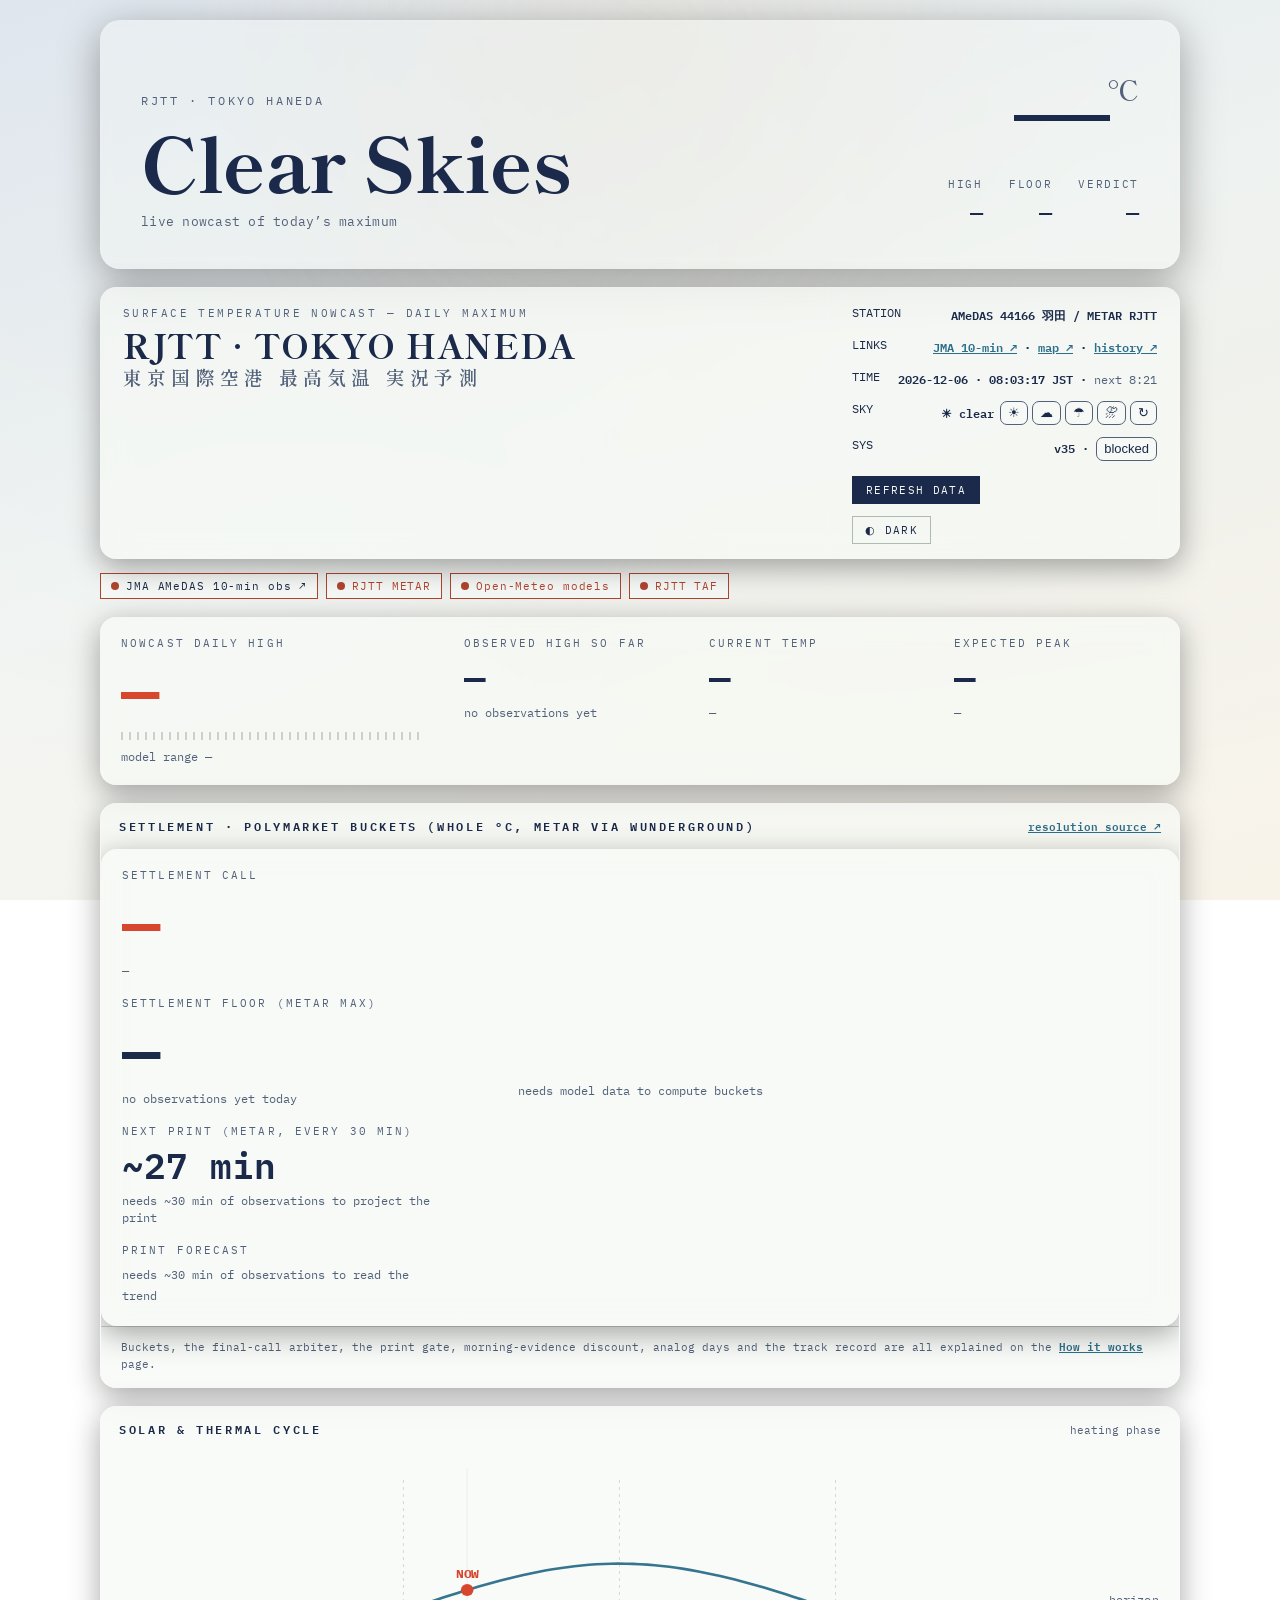
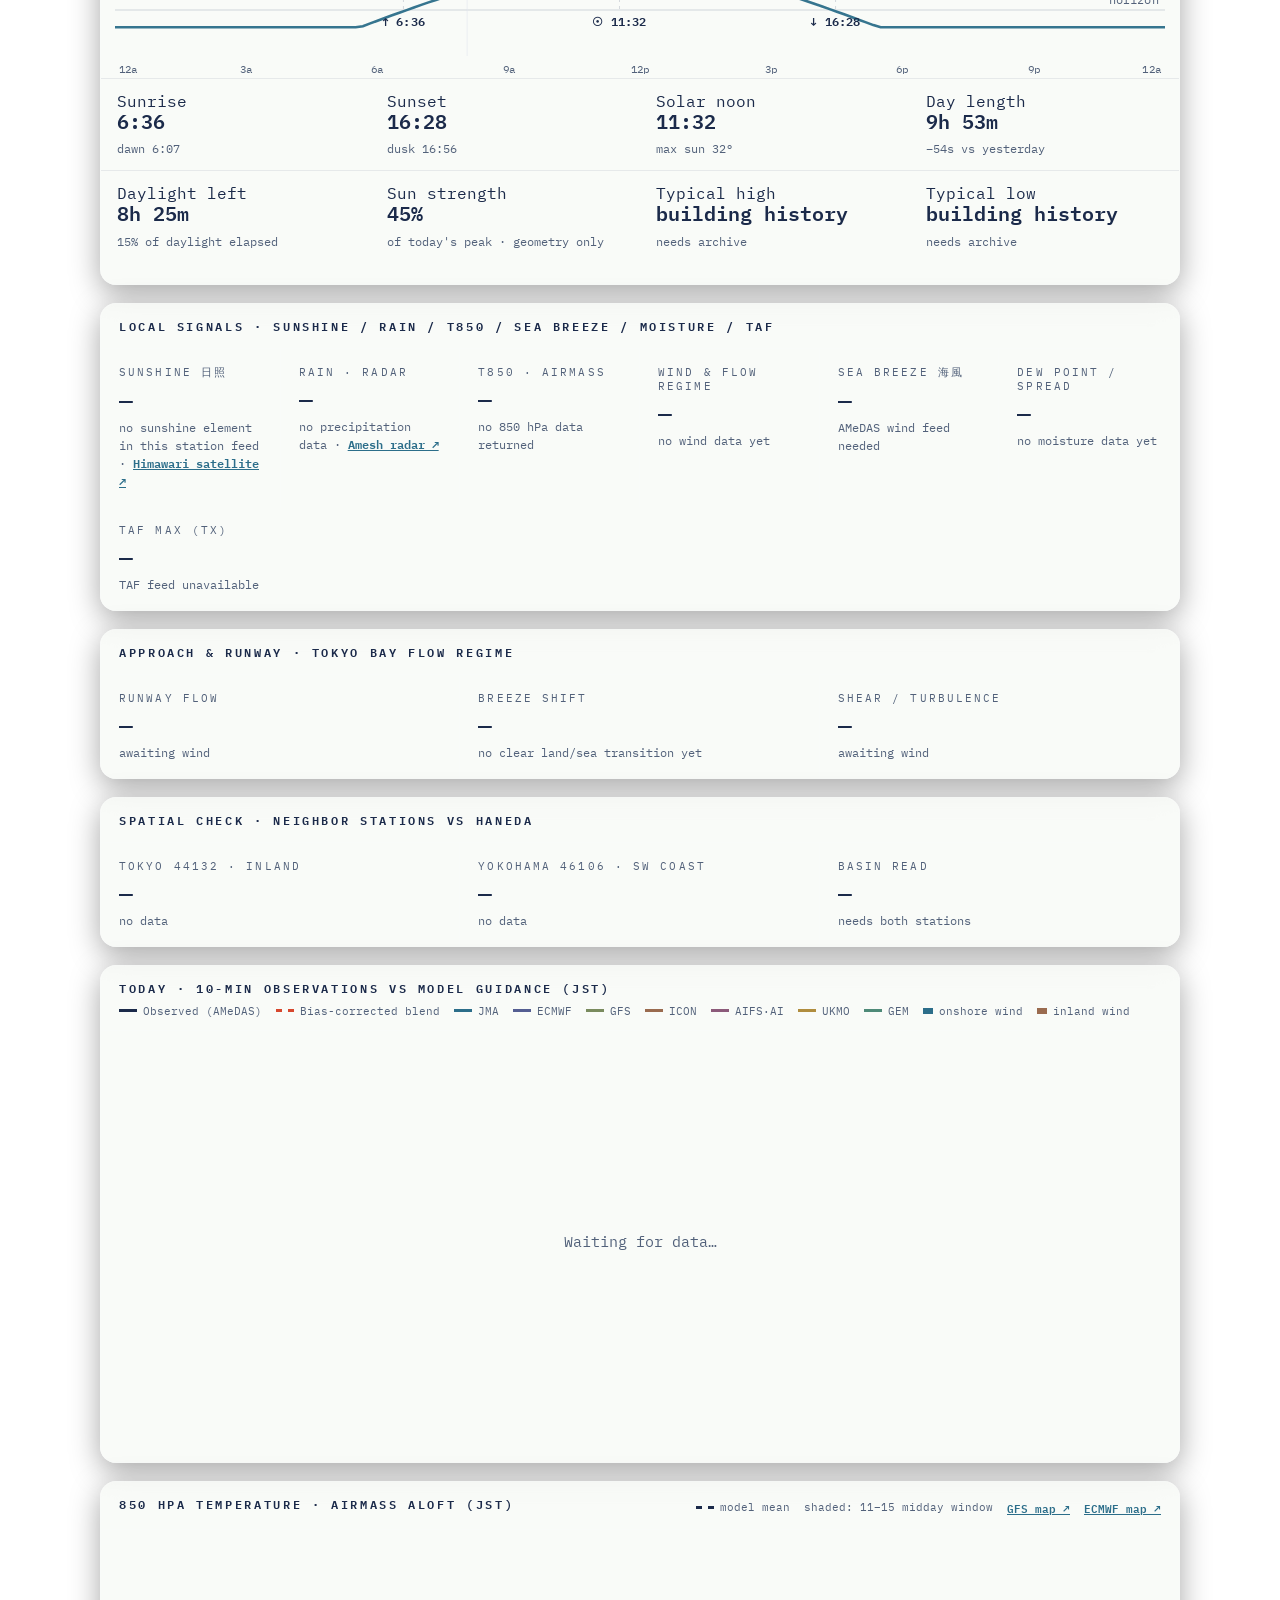
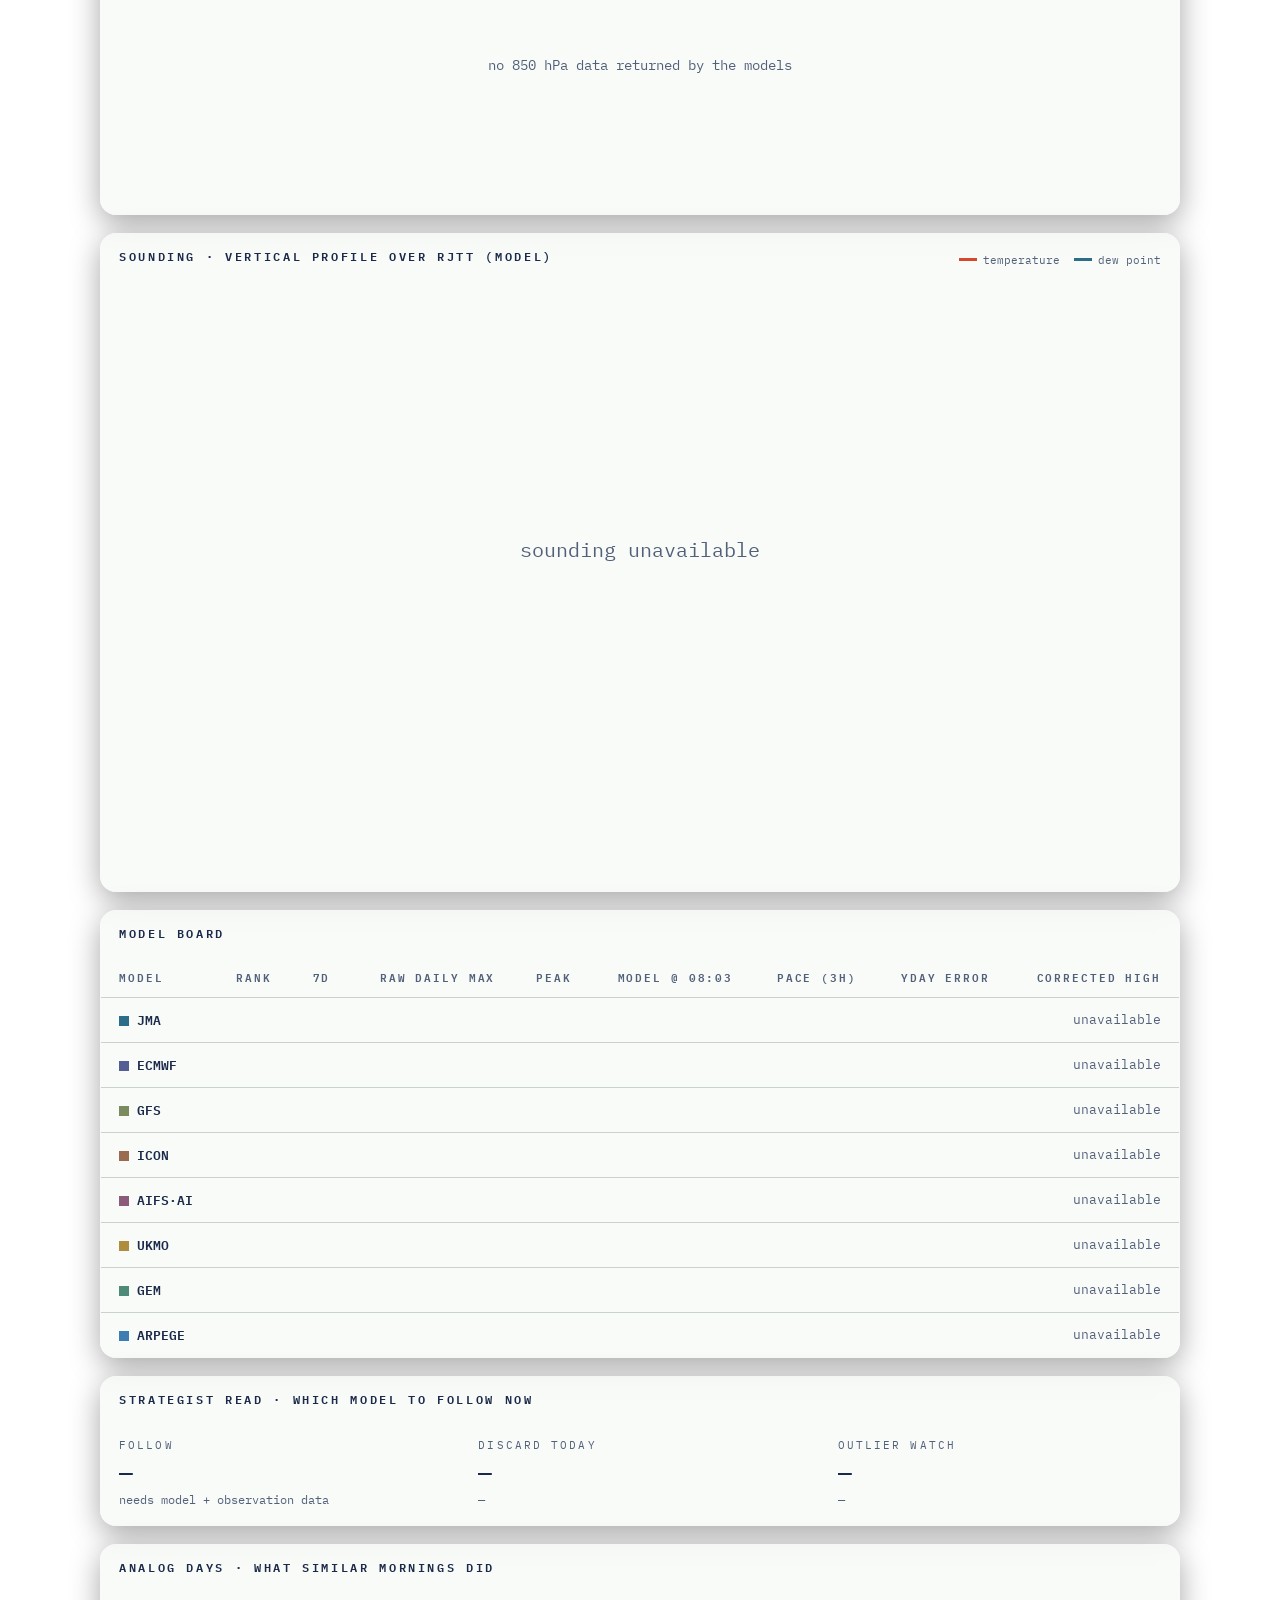
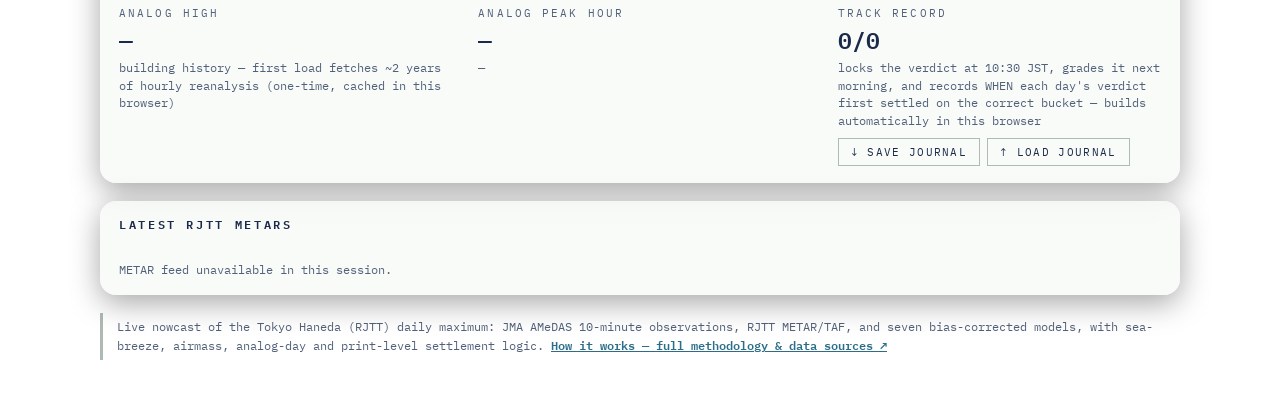
==== index.html @ 14e84e59 "Add files via upload" ====
<!DOCTYPE html>
<html lang="en">
<head>
<meta charset="UTF-8">
<meta name="viewport" content="width=device-width, initial-scale=1.0">
<title>RJTT Daily High Nowcaster — Tokyo Haneda</title>
<meta name="description" content="Live daily-maximum-temperature nowcaster for Tokyo Haneda (RJTT / AMeDAS 44166): JMA 10-minute observations, RJTT METAR/TAF, and bias-corrected multi-model guidance with sea-breeze, heat-island, sunshine and dew-point signals.">
<meta name="theme-color" content="#EFF2EE">
<link rel="icon" href="favicon.svg" type="image/svg+xml">
<link rel="manifest" href="manifest.webmanifest">
<!-- Open Graph -->
<meta property="og:type" content="website">
<meta property="og:title" content="RJTT Daily High Nowcaster — Tokyo Haneda">
<meta property="og:description" content="Live daily-high temperature nowcaster for Tokyo Haneda with model bias-correction and local sea-breeze / heat-island signals.">
<link rel="preconnect" href="https://fonts.googleapis.com">
<link rel="preconnect" href="https://fonts.gstatic.com" crossorigin>
<link href="https://fonts.googleapis.com/css2?family=IBM+Plex+Mono:wght@400;500;600&family=Shippori+Mincho:wght@600;800&display=swap" rel="stylesheet">
<link rel="stylesheet" href="styles.css">
<script>
(function(){
  try{
    var saved = localStorage.getItem("rjtt_theme");
    var dark = saved ? saved==="dark" : (window.matchMedia && window.matchMedia("(prefers-color-scheme: dark)").matches);
    if(dark) document.documentElement.setAttribute("data-theme","dark");
  }catch(e){}
})();
</script>
</head>
<body>
<div id="sky"></div>
<canvas id="wx"></canvas>
<div class="sheet">

  <section class="hero" id="hero">
    <div class="hero-left">
      <div class="hero-kicker" id="hero-kicker">RJTT · TOKYO HANEDA</div>
      <div class="hero-headline" id="hero-headline">—</div>
      <div class="hero-sub" id="hero-sub">live nowcast of today’s maximum</div>
    </div>
    <div class="hero-right">
      <div class="hero-now"><span class="hn-val" id="hero-temp">—</span><span class="hn-unit">°C</span></div>
      <div class="hero-stats">
        <div><span class="hs-k">HIGH</span><span class="hs-v" id="hero-high">—</span></div>
        <div><span class="hs-k">FLOOR</span><span class="hs-v" id="hero-floor">—</span></div>
        <div><span class="hs-k">VERDICT</span><span class="hs-v" id="hero-verdict">—</span></div>
      </div>
    </div>
  </section>


  <header class="masthead">
    <div class="id">
      <div class="kicker">Surface temperature nowcast — daily maximum</div>
      <h1>RJTT · TOKYO HANEDA <span class="jp">東京国際空港 最高気温 実況予測</span></h1>
    </div>
    <div class="meta">
      <div class="row"><span>STATION</span><b>AMeDAS 44166 羽田 / METAR RJTT</b></div>
      <div class="row"><span>LINKS</span><b><a href="https://www.jma.go.jp/bosai/amedas/#amdno=44166&area_type=offices&area_code=130000&format=table10min&elems=7f000" target="_blank" rel="noopener" style="color:var(--jma);font-weight:600;text-decoration:underline">JMA 10-min ↗</a> · <a href="map.html" style="color:var(--jma);font-weight:600;text-decoration:underline">map ↗</a> · <a href="history.html" style="color:var(--jma);font-weight:600;text-decoration:underline">history ↗</a></b></div>
      <div class="row"><span>TIME</span><b><span id="m-date">—</span> · <span id="m-updated">—</span> · <span id="auto-next" style="color:var(--ink-soft);font-weight:400">—</span></b></div>
      <div class="row"><span>SKY</span><b style="display:inline-flex;gap:6px;align-items:center;flex-wrap:wrap;justify-content:flex-end"><span id="wx-badge">—</span><span style="display:inline-flex;gap:4px"><button class="skydemo" data-sky="clear" title="force clear">☀</button><button class="skydemo" data-sky="cloud" title="force cloudy">☁</button><button class="skydemo" data-sky="rain" title="force rain">☂</button><button class="skydemo" data-sky="storm" title="force storm">⛈</button><button class="skydemo" data-sky="live" title="back to live">↻</button></span></b></div>
      <div class="row"><span>SYS</span><b><span id="build-tag">—</span> · <button id="btn-alerts" class="skydemo" title="browser notification when the jump watch fires">alerts</button></b></div>
      <button class="refresh" id="btn-refresh">Refresh data</button>
      <button class="theme" id="btn-theme" aria-label="Toggle dark mode">◐ Theme</button>
    </div>
  </header>

  <div class="sources" id="sources">
    <a class="chip" id="chip-amedas" href="https://www.jma.go.jp/bosai/amedas/#amdno=44166&area_type=offices&area_code=130000&format=table10min&elems=7f000" target="_blank" rel="noopener" style="text-decoration:none;color:inherit"><span class="dot"></span>JMA AMeDAS 10-min obs ↗</a>
    <span class="chip" id="chip-metar"><span class="dot"></span>RJTT METAR</span>
    <span class="chip" id="chip-models"><span class="dot"></span>Open-Meteo models</span>
    <span class="chip" id="chip-taf"><span class="dot"></span>RJTT TAF</span>
  </div>

  <section class="readouts" aria-label="Key readouts">
    <div>
      <div class="label">Nowcast daily high</div>
      <div class="big accent" id="r-nowcast">—</div>
      <div class="range-bar" id="r-rangebar" aria-hidden="true"></div>
      <div class="sub" id="r-range">model range —</div>
    </div>
    <div>
      <div class="label">Observed high so far</div>
      <div class="mid" id="r-obsmax">—</div>
      <div class="sub" id="r-obsmax-time">—</div>
    </div>
    <div>
      <div class="label">Current temp</div>
      <div class="mid" id="r-current">—</div>
      <div class="sub" id="r-current-time">—</div>
    </div>
    <div>
      <div class="label">Expected peak</div>
      <div class="mid" id="r-peak">—</div>
      <div class="sub" id="r-peak-note">—</div>
    </div>
  </section>

  <section class="panel">
    <div class="panel-head">
      <h2>Settlement · Polymarket buckets (whole °C, METAR via Wunderground)</h2>
      <div class="legend"><a id="wu-link" href="https://www.wunderground.com/history/daily/jp/tokyo/RJTT" target="_blank" rel="noopener" style="color:var(--jma);font-weight:600">resolution source ↗</a></div>
    </div>
    <div class="settle">
      <div class="settle-side">
        <div class="label" id="st-verdict-label">Settlement call</div>
        <div class="big accent" id="fc-val">—</div>
        <div class="sub" id="fc-note">—</div>
        <div id="fc-tags"></div>
        <details id="fc-why" style="display:none"><summary>why — full reasoning</summary><div id="fc-why-body" class="sub"></div></details>
        <!-- hidden: merged into the single call above; JS still writes these -->
        <div id="st-verdict" style="display:none">—</div>
        <div id="st-verdict-note" style="display:none">—</div>
        <div class="label" style="margin-top:16px">Settlement floor (METAR max)</div>
        <div class="big" id="st-floor">—</div>
        <div class="sub" id="st-floor-note">—</div>
        <div class="label" style="margin-top:16px">Next print (METAR, every 30 min)</div>
        <div class="mid" id="st-next">—</div>
        <div class="sub" id="st-next-note">RJTT reports ~:00 / :30 JST</div>
        <div class="label" style="margin-top:16px">Print forecast</div>
        <div class="sub" id="st-prints" style="margin-top:4px;line-height:1.8">—</div>
      </div>
      <div class="settle-buckets" id="st-buckets"><div class="sub">computing…</div></div>
    </div>
    <p class="sub settle-foot">Buckets, the final-call arbiter, the print gate, morning-evidence discount, analog days and the track record are all explained on the <a href="about.html" style="color:var(--jma);font-weight:600">How it works</a> page.</p>
  </section>

  <section class="panel">
    <div class="panel-head"><h2>Solar &amp; thermal cycle</h2><div class="legend" id="sol-status">—</div></div>
    <div style="padding:8px 14px 0; position:relative"><svg id="sol-arc" viewBox="0 0 1000 214" width="100%" height="214" preserveAspectRatio="none"></svg><div class="sol-tip" id="sol-tip" style="display:none"></div></div>
    <div class="solgrid" id="sol-stats"></div>
    <div class="sol-note" id="sol-recent"></div>
  </section>

  <section class="panel">
    <div class="panel-head"><h2>Local signals · sunshine / rain / T850 / sea breeze / moisture / TAF</h2></div>
    <div class="signals">
      <div>
        <div class="label">Sunshine 日照</div>
        <div class="mid" id="s-sun">—</div>
        <div class="sub" id="s-sun-note">—</div>
      </div>
      <div>
        <div class="label">Rain · radar</div>
        <div class="mid" id="s-rain">—</div>
        <div class="sub" id="s-rain-note">—</div>
      </div>
      <div>
        <div class="label">T850 · airmass</div>
        <div class="mid" id="s-t850">—</div>
        <div class="sub" id="s-t850-note">—</div>
      </div>
      <div>
        <div class="label">Wind &amp; flow regime</div>
        <div class="mid" id="s-wind">—</div>
        <div class="sub" id="s-wind-note">no wind data yet</div>
      </div>
      <div>
        <div class="label">Sea breeze 海風</div>
        <div class="mid" id="s-sea">—</div>
        <div class="sub" id="s-sea-note">—</div>
      </div>
      <div>
        <div class="label">Dew point / spread</div>
        <div class="mid" id="s-dew">—</div>
        <div class="sub" id="s-dew-note">—</div>
      </div>
      <div>
        <div class="label">TAF max (TX)</div>
        <div class="mid" id="s-taf">—</div>
        <div class="sub" id="s-taf-note">—</div>
      </div>
    </div>
  </section>

  <section class="panel">
    <div class="panel-head"><h2>Approach &amp; runway · Tokyo Bay flow regime</h2></div>
    <div class="signals ops">
      <div>
        <div class="label">Runway flow</div>
        <div class="mid" id="o-flow">—</div>
        <div class="sub" id="o-flow-note">—</div>
      </div>
      <div>
        <div class="label">Breeze shift</div>
        <div class="mid" id="o-shift">—</div>
        <div class="sub" id="o-shift-note">—</div>
      </div>
      <div>
        <div class="label">Shear / turbulence</div>
        <div class="mid" id="o-turb">—</div>
        <div class="sub" id="o-turb-note">—</div>
      </div>
    </div>
  </section>

  <section class="panel">
    <div class="panel-head"><h2>Spatial check · neighbor stations vs Haneda</h2></div>
    <div class="signals ops">
      <div>
        <div class="label">Tokyo 44132 · inland</div>
        <div class="mid" id="n-1">—</div>
        <div class="sub" id="n-1-note">—</div>
      </div>
      <div>
        <div class="label">Yokohama 46106 · SW coast</div>
        <div class="mid" id="n-2">—</div>
        <div class="sub" id="n-2-note">—</div>
      </div>
      <div>
        <div class="label">Basin read</div>
        <div class="mid" id="n-read">—</div>
        <div class="sub" id="n-read-note">—</div>
      </div>
    </div>
  </section>

  <section class="panel">
    <div class="panel-head">
      <h2>Today · 10-min observations vs model guidance (JST)</h2>
      <div class="legend">
        <span><span class="swatch" style="border-color:var(--ink)"></span>Observed (AMeDAS)</span>
        <span><span class="swatch dash" style="border-color:var(--accent)"></span>Bias-corrected blend</span>
        <span><span class="swatch" style="border-color:var(--jma)"></span>JMA</span>
        <span><span class="swatch" style="border-color:var(--ecmwf)"></span>ECMWF</span>
        <span><span class="swatch" style="border-color:var(--gfs)"></span>GFS</span>
        <span><span class="swatch" style="border-color:var(--icon)"></span>ICON</span>
        <span><span class="swatch" style="border-color:var(--aifs)"></span>AIFS·AI</span>
        <span><span class="swatch" style="border-color:var(--ukmo)"></span>UKMO</span>
        <span><span class="swatch" style="border-color:var(--gem)"></span>GEM</span>
        <span><span class="pen" style="background:#2C6E8A;display:inline-block;width:10px;height:6px"></span>onshore wind</span>
        <span><span class="pen" style="background:#9A6B4F;display:inline-block;width:10px;height:6px"></span>inland wind</span>
      </div>
    </div>
    <svg id="chart" viewBox="0 0 1000 400" role="img" aria-label="Hourly temperature chart"></svg>
  </section>

  <section class="panel">
    <div class="panel-head">
      <h2>850 hPa temperature · airmass aloft (JST)</h2>
      <div class="legend">
        <span><span class="swatch dash" style="border-color:var(--ink)"></span>model mean</span>
        <span>shaded: 11–15 midday window</span>
        <a href="https://www.tropicaltidbits.com/analysis/models/?model=gfs&region=ea&pkg=T850a" target="_blank" rel="noopener" style="color:var(--jma);font-weight:600">GFS map ↗</a>
        <a href="https://www.tropicaltidbits.com/analysis/models/?model=ecmwf&region=ea&pkg=T850a" target="_blank" rel="noopener" style="color:var(--jma);font-weight:600">ECMWF map ↗</a>
      </div>
    </div>
    <svg id="t850chart" viewBox="0 0 1000 260" role="img" aria-label="850 hPa temperature chart"></svg>
  </section>

  <section class="panel">
    <div class="panel-head">
      <h2>Sounding · vertical profile over RJTT (model)</h2>
      <div class="legend">
        <span><span class="swatch" style="border-color:var(--accent)"></span>temperature</span>
        <span><span class="swatch" style="border-color:var(--jma)"></span>dew point</span>
      </div>
    </div>
    <svg id="sndchart" viewBox="0 0 700 380" role="img" aria-label="Atmospheric sounding"></svg>
    <p class="sub" id="snd-note" style="padding:0 18px 14px;line-height:1.7">—</p>
  </section>

  <section class="panel">
    <div class="panel-head"><h2>Model board</h2><div class="legend" id="tomorrow-line"></div></div>
    <table aria-label="Per-model projections">
      <thead><tr>
        <th>Model</th><th style="text-align:left">Rank</th><th style="text-align:left">7d</th><th>Raw daily max</th><th>Peak</th><th id="th-modelnow">Model @ —</th><th>Pace (3h)</th><th>Yday error</th><th>Corrected high</th>
      </tr></thead>
      <tbody id="model-rows"><tr><td colspan="9" style="text-align:left;color:var(--ink-soft)">Loading…</td></tr></tbody>
    </table>
  </section>

  <section class="panel">
    <div class="panel-head"><h2>Strategist read · which model to follow now</h2></div>
    <div class="signals ops">
      <div>
        <div class="label">Follow</div>
        <div class="mid" id="g-follow">—</div>
        <div class="sub" id="g-follow-note">—</div>
      </div>
      <div>
        <div class="label">Discard today</div>
        <div class="mid" id="g-discard">—</div>
        <div class="sub" id="g-discard-note">—</div>
      </div>
      <div>
        <div class="label">Outlier watch</div>
        <div class="mid" id="g-watch">—</div>
        <div class="sub" id="g-watch-note">—</div>
      </div>
    </div>
  </section>

  <section class="panel">
    <div class="panel-head"><h2>Analog days · what similar mornings did</h2></div>
    <div class="signals ops">
      <div>
        <div class="label">Analog high</div>
        <div class="mid" id="a-high">—</div>
        <div class="sub" id="a-high-note">—</div>
      </div>
      <div>
        <div class="label">Analog peak hour</div>
        <div class="mid" id="a-peak">—</div>
        <div class="sub" id="a-peak-note">—</div>
      </div>
      <div>
        <div class="label">Track record</div>
        <div class="mid" id="a-rec">—</div>
        <div class="sub" id="a-rec-note">—</div>
        <div style="margin-top:8px;display:flex;gap:7px;flex-wrap:wrap">
          <button class="theme" id="jr-export" style="margin:0">↓ Save journal</button>
          <button class="theme" id="jr-import" style="margin:0">↑ Load journal</button>
          <input type="file" id="jr-file" accept="application/json" style="display:none">
        </div>
      </div>
    </div>
  </section>

  <section class="panel">
    <div class="panel-head"><h2>Latest RJTT METARs</h2></div>
    <div class="ticker" id="metar-ticker">Loading…</div>
  </section>

  <p class="note" id="method">
    Live nowcast of the Tokyo Haneda (RJTT) daily maximum: JMA AMeDAS 10-minute observations, RJTT METAR/TAF, and seven bias-corrected models, with sea-breeze, airmass, analog-day and print-level settlement logic.
    <a href="about.html" style="color:var(--jma);font-weight:600">How it works — full methodology & data sources ↗</a>
  </p>
</div>
<script src="app.js"></script>
<script>
(function(){
  var btn = document.getElementById("btn-theme");
  if(!btn) return;
  var meta = document.querySelector('meta[name="theme-color"]');
  function sync(){
    var dark = document.documentElement.getAttribute("data-theme")==="dark";
    btn.textContent = dark ? "\u25D1 Light" : "\u25D0 Dark";
    if(meta) meta.setAttribute("content", dark ? "#14171C" : "#EFF2EE");
  }
  btn.addEventListener("click", function(){
    var dark = document.documentElement.getAttribute("data-theme")==="dark";
    if(dark){ document.documentElement.removeAttribute("data-theme"); }
    else { document.documentElement.setAttribute("data-theme","dark"); }
    try{ localStorage.setItem("rjtt_theme", dark ? "light" : "dark"); }catch(e){}
    sync();
  });
  sync();
})();
</script>
</body>
</html>
---- styles.css ----
:root{
  --aifs:#8C5A7A;
  --ukmo:#B08D3E;
  --gem:#4E8A78;
  --paper:#EFF2EE;          /* cool chart paper */
  --panel:#F7F9F6;
  --ink:#1B2A4A;            /* navy chart ink */
  --ink-soft:#52617A;
  --grid:#C9D2CC;
  --hairline:#AEBBB3;
  --accent:#D7472E;         /* vermilion — nowcast only */
  --jma:#2C6E8A;
  --ecmwf:#545E92;
  --gfs:#7A8B5E;
  --icon:#9A6B4F;
  --ok:#3E7A52;
  --bad:#B0452F;
  --mono:"IBM Plex Mono", ui-monospace, "SFMono-Regular", Menlo, monospace;
  --disp:"Shippori Mincho", "Hiragino Mincho ProN", "Yu Mincho", serif;
}
[data-theme="dark"]{
  --paper:#14171C;          /* dark chart paper */
  --panel:#1B1F26;
  --ink:#E6ECF2;            /* light ink */
  --ink-soft:#93A0B3;
  --grid:#2C333D;
  --hairline:#3A434F;
  --accent:#FF6A4D;         /* brighter vermilion for contrast */
  --jma:#5BAFD0;
  --ecmwf:#8A93D6;
  --gfs:#A7BE7E;
  --icon:#C79A78;
  --aifs:#C98BB6;
  --ukmo:#D6B45A;
  --gem:#6FB59E;
  --ok:#62B07C;
  --bad:#E0795F;
}
:root{ color-scheme:light; }
[data-theme="dark"]{ color-scheme:dark; }
/* theme toggle */
button.theme{
  margin-top:6px; align-self:flex-start; font-family:var(--mono); font-size:11px; letter-spacing:.12em;
  background:transparent; color:var(--ink); border:1.5px solid var(--hairline); padding:6px 12px; cursor:pointer; text-transform:uppercase;
}
button.theme:hover{ border-color:var(--ink); }
button.theme:focus-visible{ outline:3px solid var(--accent); outline-offset:2px; }
*{box-sizing:border-box;margin:0;padding:0}
html{background:var(--paper)}
body{
  font-family:var(--mono); color:var(--ink); background:var(--paper);
  background-image:linear-gradient(var(--grid) 1px, transparent 1px),
                   linear-gradient(90deg, var(--grid) 1px, transparent 1px);
  background-size:48px 48px; background-attachment:fixed;
  min-height:100vh; padding:20px 18px 48px;
}
.sheet{max-width:1080px;margin:0 auto}

/* ---- title block, drawn like a chart stamp ---- */
.masthead{
  border:2px solid var(--ink); background:var(--panel);
  display:grid; grid-template-columns:1fr auto; align-items:stretch;
}
.masthead .id{padding:18px 22px; border-right:2px solid var(--ink)}
.masthead h1{font-family:var(--disp); font-weight:800; font-size:clamp(22px,3.6vw,34px); letter-spacing:.02em; line-height:1.1}
.masthead h1 .jp{font-size:.55em; font-weight:600; color:var(--ink-soft); display:block; margin-top:4px; letter-spacing:.28em}
.masthead .meta{padding:14px 22px; display:flex; flex-direction:column; justify-content:center; gap:6px; font-size:12px; min-width:240px}
.meta .row{display:flex; justify-content:space-between; gap:18px}
.meta .row b{font-weight:600}
.kicker{font-size:11px; letter-spacing:.22em; color:var(--ink-soft); text-transform:uppercase; margin-bottom:6px}
button.refresh{
  margin-top:6px; align-self:flex-start; font-family:var(--mono); font-size:11px; letter-spacing:.12em;
  background:var(--ink); color:var(--panel); border:none; padding:7px 14px; cursor:pointer; text-transform:uppercase;
}
button.refresh:hover{background:#101d36}
button.refresh:focus-visible, a:focus-visible{outline:3px solid var(--accent); outline-offset:2px}

/* ---- source status chips ---- */
.sources{display:flex; flex-wrap:wrap; gap:8px; margin:14px 0 18px}
.chip{font-size:11px; letter-spacing:.08em; border:1.5px solid var(--hairline); background:var(--panel); padding:5px 10px; display:inline-flex; align-items:center; gap:7px}
.chip .dot{width:8px;height:8px;border-radius:50%;background:var(--hairline)}
.chip.ok .dot{background:var(--ok)} .chip.bad .dot{background:var(--bad)}
.chip.bad{color:var(--bad); border-color:var(--bad)}

/* ---- hero readouts ---- */
.readouts{display:grid; grid-template-columns:1.4fr 1fr 1fr 1fr; gap:0; border:2px solid var(--ink); background:var(--panel)}
.readouts>div{padding:18px 20px; border-right:1.5px solid var(--hairline)}
.readouts>div:last-child{border-right:none}
.readouts .label{font-size:10.5px; letter-spacing:.2em; text-transform:uppercase; color:var(--ink-soft); margin-bottom:8px}
.big{font-size:clamp(40px,6vw,64px); font-weight:600; line-height:1; font-variant-numeric:tabular-nums}
.big.accent{color:var(--accent)}
.mid{font-size:clamp(24px,3.4vw,36px); font-weight:600; line-height:1.05; font-variant-numeric:tabular-nums}
.sub{font-size:11.5px; color:var(--ink-soft); margin-top:8px; line-height:1.5}
.range-bar{margin-top:10px; height:8px; position:relative; background:repeating-linear-gradient(90deg,var(--grid) 0 2px,transparent 2px 8px)}
.range-bar .band{position:absolute; top:0; bottom:0; background:rgba(215,71,46,.25); border-left:2px solid var(--accent); border-right:2px solid var(--accent)}
.range-bar .tick{position:absolute; top:-3px; bottom:-3px; width:2px; background:var(--ink)}

/* ---- settlement panel ---- */
.settle{display:grid; grid-template-columns:minmax(320px,360px) 1fr; gap:0}
.settle-side{padding:18px 20px; border-right:1.5px solid var(--hairline)}
.settle-side .label{font-size:10.5px; letter-spacing:.2em; text-transform:uppercase; color:var(--ink-soft); margin-bottom:8px}
.settle-buckets{padding:40px 56px; display:flex; flex-direction:column; gap:14px; justify-content:center; max-width:760px; margin:0 auto; width:100%}
.bucket{display:grid; grid-template-columns:58px 1fr 54px; align-items:center; gap:16px; font-size:14px; font-variant-numeric:tabular-nums}
.bucket .bk{font-weight:600}
.bucket .bbar{height:22px; border-radius:5px; background:repeating-linear-gradient(90deg,var(--grid) 0 2px,transparent 2px 8px); position:relative}
.bucket .bbar>div{position:absolute; inset:0 auto 0 0; background:var(--jma); opacity:.85; border-radius:5px; transition:width .5s ease}
.bucket.top .bbar>div{background:var(--accent)}
.bucket .bp{text-align:right; color:var(--ink-soft)}
.bucket.top .bp{color:var(--accent); font-weight:600}
.settle-foot{padding:10px 20px 14px; color:var(--ink-soft); font-size:11px; line-height:1.6; border-top:1px solid var(--grid); margin:0}
@media (max-width:820px){
  .settle{grid-template-columns:1fr}
  .settle-side{border-right:none; border-bottom:1.5px solid var(--hairline)}
}

/* ---- local signals ---- */
.signals{display:grid; grid-template-columns:repeat(auto-fit,minmax(170px,1fr))}
.signals>div{padding:16px 18px; border-right:1.5px solid var(--hairline)}
.signals>div:last-child{border-right:none}
.signals .label{font-size:10.5px; letter-spacing:.2em; text-transform:uppercase; color:var(--ink-soft); margin-bottom:8px}
.signals .mid{font-size:clamp(17px,2.2vw,23px); font-weight:600; font-variant-numeric:tabular-nums}
.signals .sub{font-size:11.5px; color:var(--ink-soft); margin-top:7px; line-height:1.55}
.signals.ops{grid-template-columns:repeat(3,1fr)}
@media (max-width:820px){
  .signals{grid-template-columns:1fr 1fr}
  .signals.ops{grid-template-columns:1fr 1fr}
  .signals>div{border-bottom:1.5px solid var(--hairline)}
}

/* ---- chart ---- */
.panel{border:2px solid var(--ink); background:var(--panel); margin-top:18px}
.panel-head{display:flex; justify-content:space-between; align-items:baseline; padding:12px 18px; border-bottom:1.5px solid var(--hairline); flex-wrap:wrap; gap:6px}
.panel-head h2{font-size:12px; letter-spacing:.22em; text-transform:uppercase; font-weight:600}
.legend{display:flex; gap:14px; flex-wrap:wrap; font-size:10.5px; color:var(--ink-soft)}
.legend span{display:inline-flex; align-items:center; gap:6px}
.swatch{width:18px; height:0; border-top:3px solid}
.swatch.dash{border-top-style:dashed}
#chart{display:block; width:100%; height:auto}
#chart text{font-family:var(--mono)}

/* ---- model table ---- */
table{width:100%; border-collapse:collapse; font-size:13px}
th,td{padding:11px 18px; text-align:right; border-bottom:1px solid var(--grid); font-variant-numeric:tabular-nums}
th:first-child,td:first-child{text-align:left}
th{font-size:10.5px; letter-spacing:.18em; text-transform:uppercase; color:var(--ink-soft); font-weight:600}
tr:last-child td{border-bottom:none}
td.model-name{font-weight:600}
td .pen{display:inline-block; width:10px; height:10px; margin-right:8px; vertical-align:-1px}
td.proj{font-weight:600}

/* ---- prose (about page) ---- */
.prose{padding:18px 22px; max-width:860px}
.prose p{font-size:13px; line-height:1.85; margin-bottom:14px; color:var(--ink)}
.prose p:last-child{margin-bottom:0}
.prose b{font-weight:600}
.prose i{font-style:italic}

/* ---- metar ticker ---- */
.ticker{padding:12px 18px; font-size:12px; line-height:1.9; color:var(--ink-soft); overflow-x:auto; white-space:pre}
.ticker b{color:var(--ink); font-weight:600}

/* ---- method note ---- */
.note{margin-top:18px; font-size:11.5px; line-height:1.7; color:var(--ink-soft); border-left:3px solid var(--hairline); padding:4px 0 4px 14px}
.note b{color:var(--ink)}

@media (max-width:820px){
  .readouts{grid-template-columns:1fr 1fr}
  .readouts>div{border-bottom:1.5px solid var(--hairline)}
  .masthead{grid-template-columns:1fr}
  .masthead .id{border-right:none; border-bottom:2px solid var(--ink)}
}
@media (prefers-reduced-motion:no-preference){
  .flash{animation:flash .6s ease}
  @keyframes flash{from{background:rgba(215,71,46,.12)}to{background:transparent}}
}


/* ============ live weather background + glass ============ */
#sky{position:fixed; inset:0; z-index:-3; transition:background 1.5s ease;
  /* DEFAULT = light theme: soft cool daylight sky */
  background:linear-gradient(160deg,#dfe6ee 0%,#eef2f0 45%,#f3ece2 100%);}
[data-theme="dark"] #sky{background:linear-gradient(160deg,#0d1016 0%,#141a24 50%,#1a1206 100%);}
#wx{position:fixed; inset:0; z-index:-2; pointer-events:none}
/* a soft vignette so panels read against any sky */
body::before{content:""; position:fixed; inset:0; z-index:-1; pointer-events:none;
  /* light mode: barely-there light vignette */
  background:radial-gradient(120% 90% at 50% 0%, rgba(255,255,255,0) 50%, rgba(255,255,255,.25) 100%);}
[data-theme="dark"] body::before{
  background:radial-gradient(120% 90% at 50% 0%, rgba(0,0,0,0) 40%, rgba(8,10,14,.45) 100%);}

/* turn the chart-stamp panels into frosted glass */
.panel, .masthead, .readouts, .settle, .banner{
  background:rgba(247,249,246,.70) !important;
  backdrop-filter:blur(14px) saturate(1.1); -webkit-backdrop-filter:blur(14px) saturate(1.1);
  border:1px solid rgba(255,255,255,.10) !important;
  border-radius:16px; box-shadow:0 8px 30px rgba(0,0,0,.35);
  overflow:hidden;
}
[data-theme="dark"] .panel, [data-theme="dark"] .masthead, [data-theme="dark"] .readouts{
  background:rgba(16,20,28,.60) !important;
}
/* internal dividers softer on glass */
.panel-head, .readouts>div, .settle-side, .signals>div, .account-box .row{border-color:rgba(255,255,255,.08) !important}
.masthead{border-radius:16px}
.masthead .id{border-right-color:rgba(255,255,255,.10) !important}
.sheet{max-width:1080px}
/* keep numbers crisp: text stays full-strength */
[data-theme="dark"] body{color:#EAEFF5}
.big, .mid, h1, h2{text-shadow:0 1px 12px rgba(0,0,0,.35)}
/* the grid background of the body is distracting over a sky — hide it */
body{background-image:none !important}


/* ============ WeatherCover hero header ============ */
.hero{
  position:relative; display:flex; justify-content:space-between; align-items:flex-end; gap:30px;
  padding:46px 40px 38px; margin-bottom:18px; min-height:230px;
  border-radius:20px; overflow:hidden;
  background:rgba(247,249,246,.34);
  backdrop-filter:blur(6px) saturate(1.05); -webkit-backdrop-filter:blur(6px) saturate(1.05);
  border:1px solid rgba(255,255,255,.10);
  box-shadow:0 10px 40px rgba(0,0,0,.35);
}
.hero-kicker{font-family:var(--mono); font-size:12px; letter-spacing:.22em; text-transform:uppercase; color:var(--ink-soft); margin-bottom:14px}
.hero-headline{
  font-family:var(--disp); font-weight:800; line-height:.98; letter-spacing:-.01em;
  font-size:clamp(40px, 6vw, 78px); color:#fff; text-shadow:0 2px 24px rgba(0,0,0,.45);
  max-width:14ch;
}
.hero-sub{font-family:var(--mono); font-size:13px; color:var(--ink-soft); margin-top:16px; letter-spacing:.02em}
.hero-right{display:flex; flex-direction:column; align-items:flex-end; gap:18px; text-align:right}
.hero-now{display:flex; align-items:flex-start; line-height:1}
.hn-val{font-family:var(--disp); font-weight:800; font-size:clamp(54px,8vw,92px); color:#fff; text-shadow:0 2px 24px rgba(0,0,0,.45)}
.hn-unit{font-family:var(--disp); font-weight:600; font-size:28px; color:var(--ink-soft); margin-top:8px}
.hero-stats{display:flex; gap:26px}
.hero-stats > div{display:flex; flex-direction:column; align-items:flex-end; gap:3px}
.hs-k{font-family:var(--mono); font-size:10.5px; letter-spacing:.16em; color:var(--ink-soft)}
.hs-v{font-family:var(--mono); font-size:22px; font-weight:600; color:#fff}
.hs-v.accent{color:var(--accent)}
@media (max-width:720px){
  .hero{flex-direction:column; align-items:flex-start; gap:22px; padding:32px 22px}
  .hero-right{align-items:flex-start; text-align:left}
  .hero-stats{gap:20px}
}


/* ===== FIX: let the live weather background show through ===== */
/* the body + html had an opaque paper fill painting over the #sky/#wx canvas (z-index -2/-3).
   Make them transparent so the animated sky is visible behind the glass panels. */
html{ background:transparent !important; }
body{ background:transparent !important; background-image:none !important; }
/* #sky provides the base color now (it sits at z-index -3 and is always painted) */


/* ===== light/dark panel + hero fills (theme-correct glass) ===== */
[data-theme="dark"] .panel, [data-theme="dark"] .masthead, [data-theme="dark"] .readouts,
[data-theme="dark"] .settle, [data-theme="dark"] .banner{ background:rgba(16,20,28,.60) !important; }
[data-theme="dark"] .hero{ background:rgba(16,20,28,.34) !important; }
/* light-mode text stays dark ink (the earlier override forced light text globally) */
:root:not([data-theme="dark"]) body{ color:var(--ink) !important; }
:root:not([data-theme="dark"]) .big, :root:not([data-theme="dark"]) .mid,
:root:not([data-theme="dark"]) h1, :root:not([data-theme="dark"]) h2{ text-shadow:none; }
:root:not([data-theme="dark"]) .hero-headline,
:root:not([data-theme="dark"]) .hn-val,
:root:not([data-theme="dark"]) .hs-v{ color:var(--ink) !important; text-shadow:none; }


/* sky demo buttons */
.skydemo{font-size:13px; padding:2px 7px; border-radius:7px; cursor:pointer;
  background:var(--panel); border:1px solid var(--ink-soft); color:var(--ink); line-height:1.4}
.skydemo:hover{background:var(--accent); color:#fff; border-color:var(--accent)}
.skydemo.on{background:var(--accent); color:#fff; border-color:var(--accent)}


/* solar & thermal cycle */
.solgrid{display:grid; grid-template-columns:repeat(auto-fit,minmax(235px,1fr))}
.solgrid>div{padding:12px 16px; border-top:1px solid rgba(128,140,160,.16); min-width:0; overflow:hidden}
.solgrid .mid{white-space:nowrap; font-size:clamp(15px,1.6vw,21px)}
.sol-note{font-family:var(--mono); font-size:12px; color:var(--ink-soft); padding:8px 16px 14px}

/* pin drilldown tooltip */
.sol-tip{position:absolute; z-index:6; max-width:360px; padding:10px 13px; border-radius:10px;
  font-family:var(--mono); font-size:12px; line-height:1.6; color:var(--ink);
  background:rgba(14,18,26,.94); border:1px solid rgba(128,140,160,.35);
  box-shadow:0 10px 34px rgba(0,0,0,.45); pointer-events:none}
:root:not([data-theme="dark"]) .sol-tip{background:rgba(250,251,249,.96); box-shadow:0 10px 30px rgba(30,40,60,.22)}

/* ===== decluttered signal chips + why expander ===== */
.sig{display:inline-block; font-family:var(--mono); font-size:11px; line-height:1;
  padding:4px 9px; margin:7px 6px 0 0; border:1px solid rgba(128,140,160,.45);
  border-radius:999px; color:var(--ink-soft); cursor:help; white-space:nowrap}
.sig.hot{border-color:var(--accent); color:var(--accent)}
#fc-why{margin-top:8px}
#fc-why summary{font-family:var(--mono); font-size:10.5px; letter-spacing:.1em;
  text-transform:uppercase; color:var(--ink-soft); cursor:pointer}
#fc-why-body{margin-top:6px; line-height:1.65; font-size:12.5px}
.meta .row{margin:3px 0}
.sub{line-height:1.55}
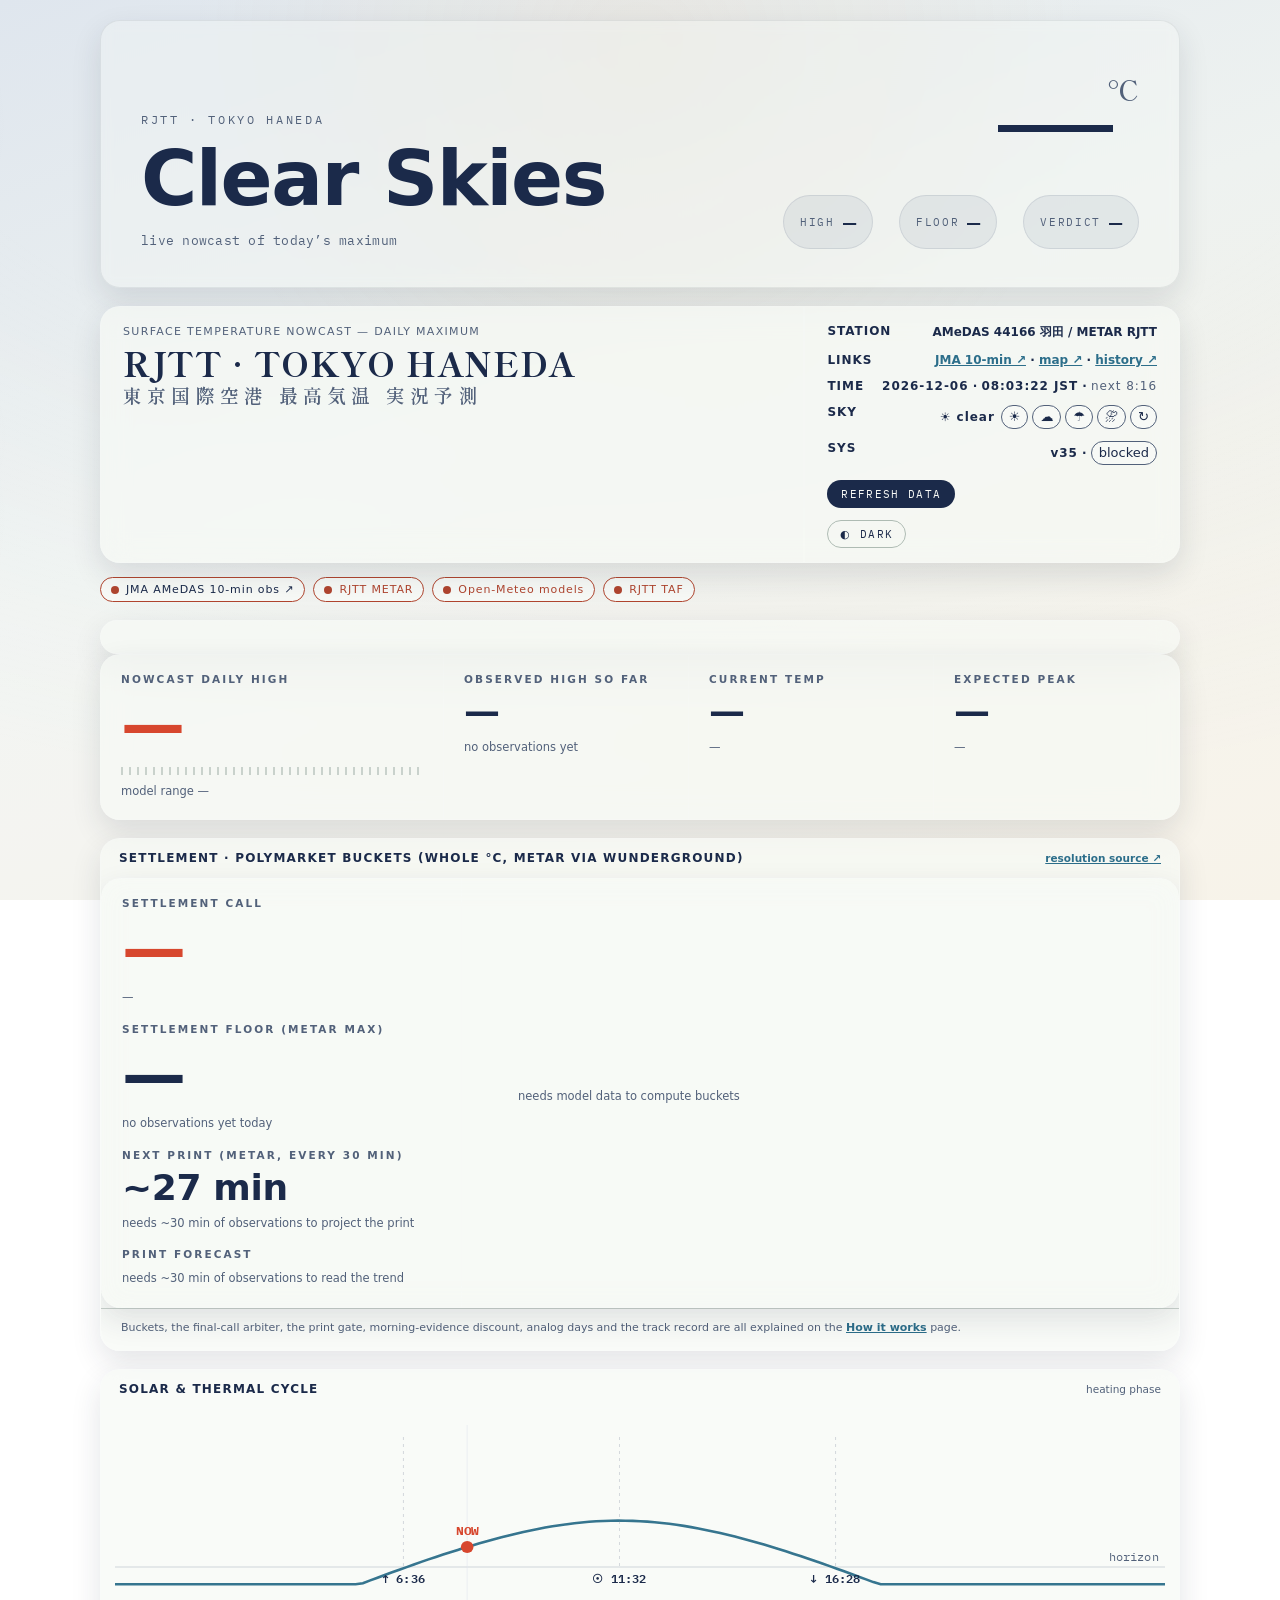
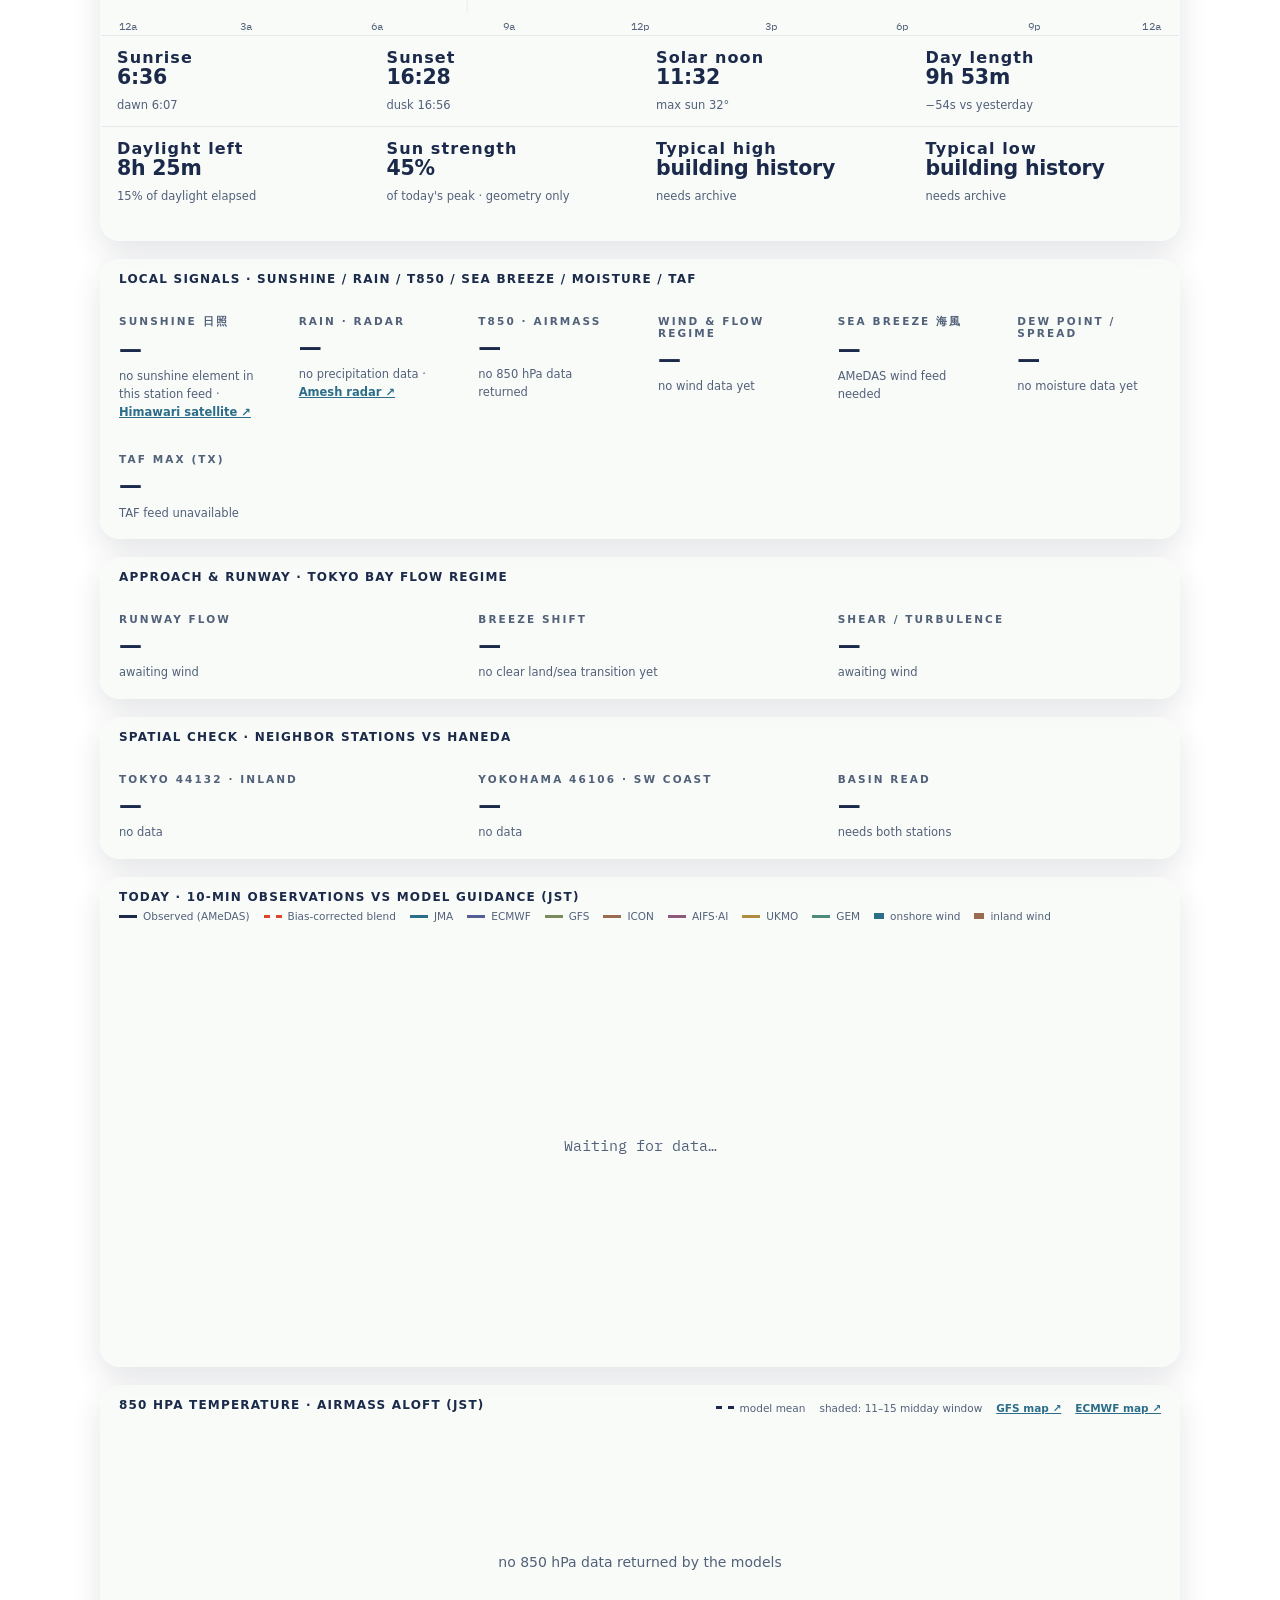
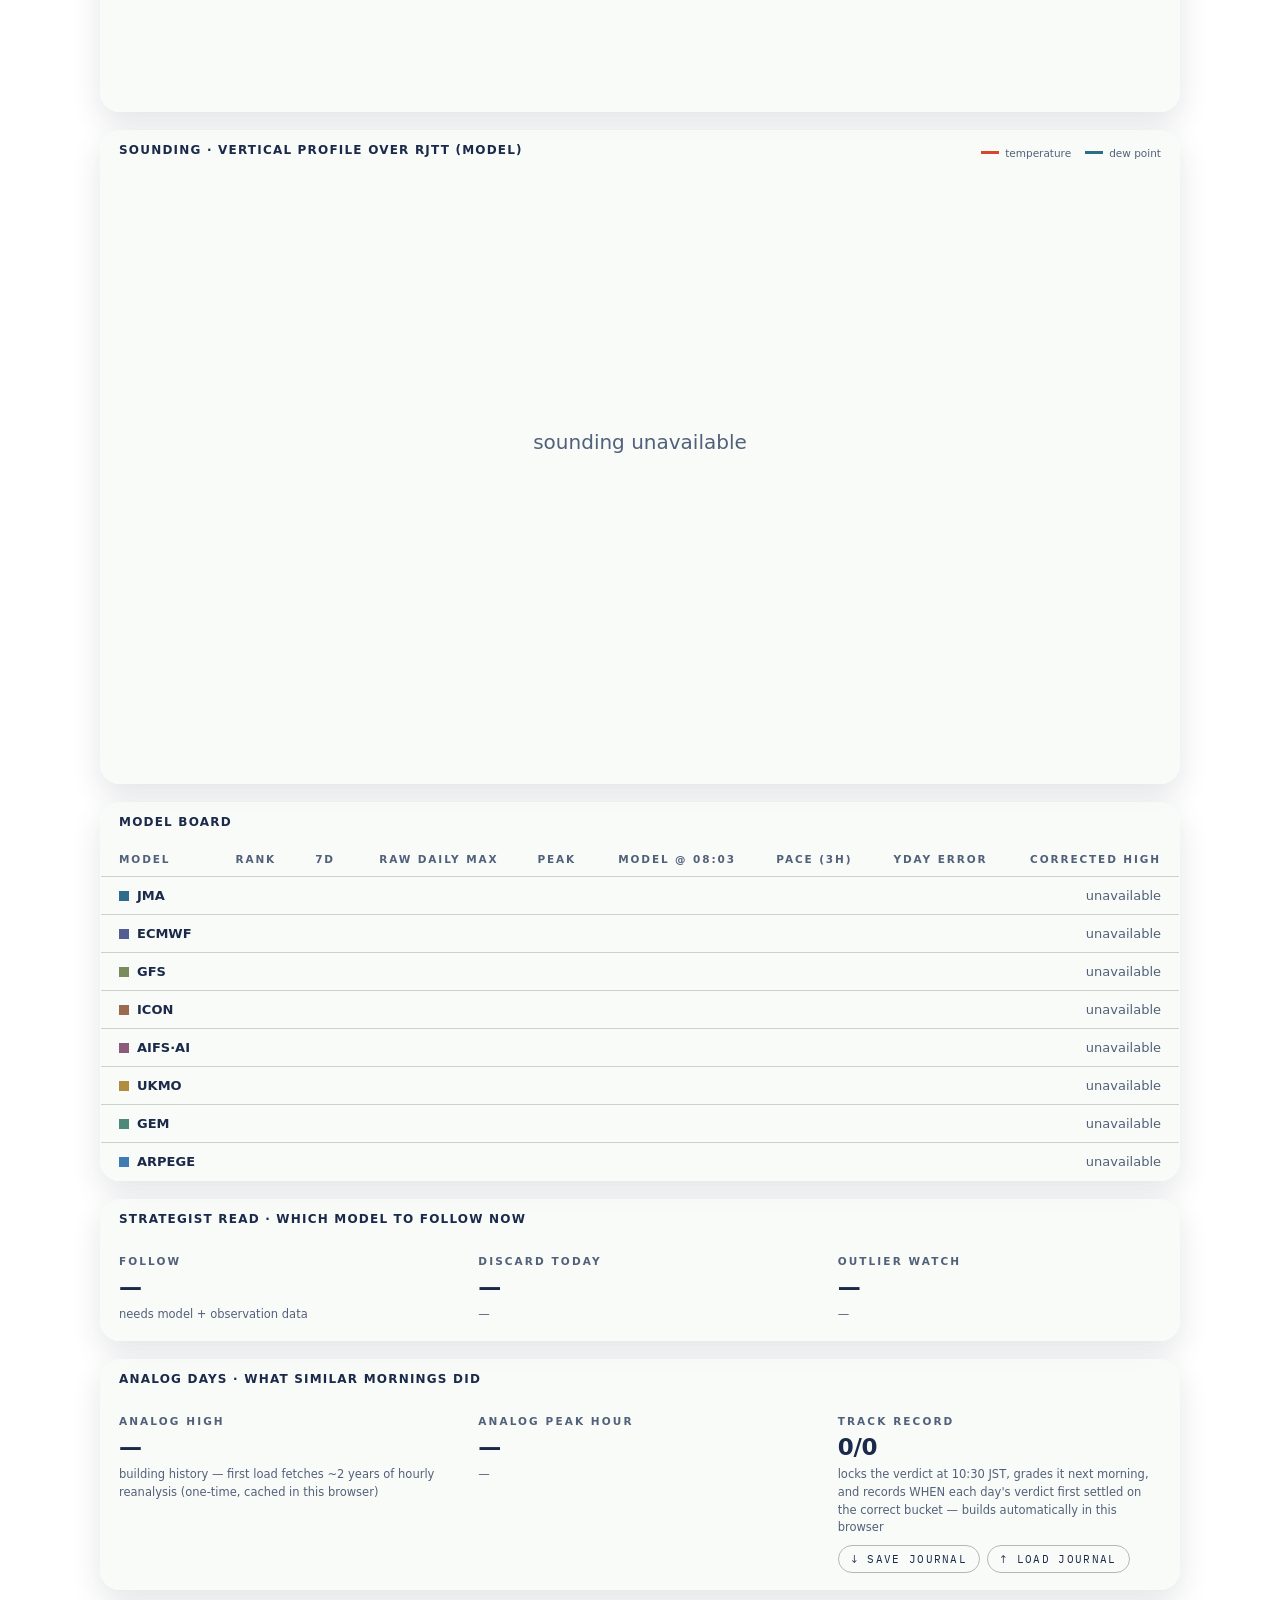
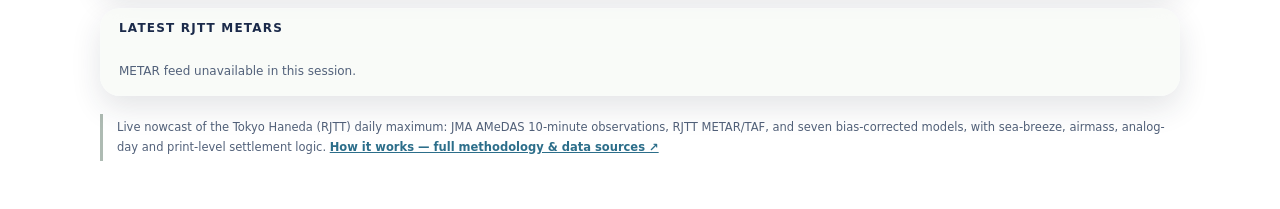
==== commit 6d7fff01: "Add files via upload" ====
--- a/index.html
+++ b/index.html
@@ -34,7 +34,7 @@
   <section class="hero" id="hero">
     <div class="hero-left">
       <div class="hero-kicker" id="hero-kicker">RJTT · TOKYO HANEDA</div>
-      <div class="hero-headline" id="hero-headline">—</div>
+      <div class="hero-headline" id="hero-headline">—<span id="hero-pill" class="hpill" style="display:none"></span></div>
       <div class="hero-sub" id="hero-sub">live nowcast of today’s maximum</div>
     </div>
     <div class="hero-right">
@@ -70,6 +70,8 @@
     <span class="chip" id="chip-models"><span class="dot"></span>Open-Meteo models</span>
     <span class="chip" id="chip-taf"><span class="dot"></span>RJTT TAF</span>
   </div>
+
+  <section class="panel hstrip-panel" aria-label="Next hours"><div class="hstrip" id="hourly"></div></section>
 
   <section class="readouts" aria-label="Key readouts">
     <div>
--- a/styles.css
+++ b/styles.css
@@ -296,3 +296,38 @@
 #fc-why-body{margin-top:6px; line-height:1.65; font-size:12.5px}
 .meta .row{margin:3px 0}
 .sub{line-height:1.55}
+
+/* ===== modern app skin ===== */
+:root{ --sans:"Inter","SF Pro Display",-apple-system,BlinkMacSystemFont,"Segoe UI",system-ui,sans-serif; --radius:20px }
+body,.sub,.note{font-family:var(--sans)}
+.label{font-family:var(--sans); letter-spacing:.07em; font-weight:600}
+.kicker{font-family:var(--sans); letter-spacing:.12em}
+.big,.mid{font-family:var(--sans); font-weight:700; letter-spacing:-.01em; font-variant-numeric:tabular-nums}
+.meta .row span{font-family:var(--sans); letter-spacing:.08em; font-weight:600}
+.meta .row b{font-variant-numeric:tabular-nums}
+.panel-head h2{font-family:var(--sans); letter-spacing:.1em; font-weight:700}
+.panel,.masthead,.readouts,.settle,.banner,.hero{border-radius:var(--radius) !important;
+  border:1px solid rgba(128,140,160,.14);
+  box-shadow:0 12px 34px rgba(0,0,0,.28), 0 1px 0 rgba(255,255,255,.04) inset}
+:root:not([data-theme="dark"]) .panel,:root:not([data-theme="dark"]) .masthead,
+:root:not([data-theme="dark"]) .readouts,:root:not([data-theme="dark"]) .settle,
+:root:not([data-theme="dark"]) .banner,:root:not([data-theme="dark"]) .hero{
+  box-shadow:0 12px 30px rgba(30,42,60,.12); border-color:rgba(30,42,60,.08)}
+button,.refresh,.theme,.skydemo,.chip,.sources .chip{border-radius:999px !important; font-family:var(--sans)}
+#hero-temp{font-size:clamp(64px,9vw,110px) !important; font-weight:800; letter-spacing:-.03em}
+.hero-headline{font-family:var(--sans) !important; font-weight:800; letter-spacing:-.02em}
+.hero-stats > div{background:rgba(128,140,160,.14); border:1px solid rgba(128,140,160,.2);
+  border-radius:999px; padding:8px 16px; flex-direction:row !important; gap:8px !important; align-items:center !important}
+.hpill{display:inline-flex; align-items:center; gap:6px; margin-left:14px; padding:6px 14px; border-radius:999px;
+  background:var(--accent); color:#fff; font-family:var(--sans); font-size:12.5px; font-weight:700; vertical-align:middle}
+.hstrip-panel{padding:10px 8px}
+.hstrip{display:flex; gap:8px; overflow-x:auto; padding:6px 8px; scrollbar-width:none}
+.hstrip::-webkit-scrollbar{display:none}
+.hcell{min-width:74px; flex:0 0 auto; display:flex; flex-direction:column; align-items:center; gap:6px;
+  padding:14px 10px; border-radius:16px; border:1px solid rgba(128,140,160,.12); background:rgba(128,140,160,.06)}
+.hcell .hh{font-family:var(--sans); font-size:11px; font-weight:600; color:var(--ink-soft); letter-spacing:.04em}
+.hcell .hi{font-size:20px; line-height:1}
+.hcell .hv{font-family:var(--sans); font-size:18px; font-weight:700; font-variant-numeric:tabular-nums}
+.hcell.now{background:var(--panel); border-color:rgba(128,140,160,.32); box-shadow:0 8px 20px rgba(0,0,0,.22); transform:translateY(-2px)}
+.hcell.peak .hv{color:var(--accent)}
+.hcell.peak .hh::after{content:" ⚑"; color:var(--accent)}
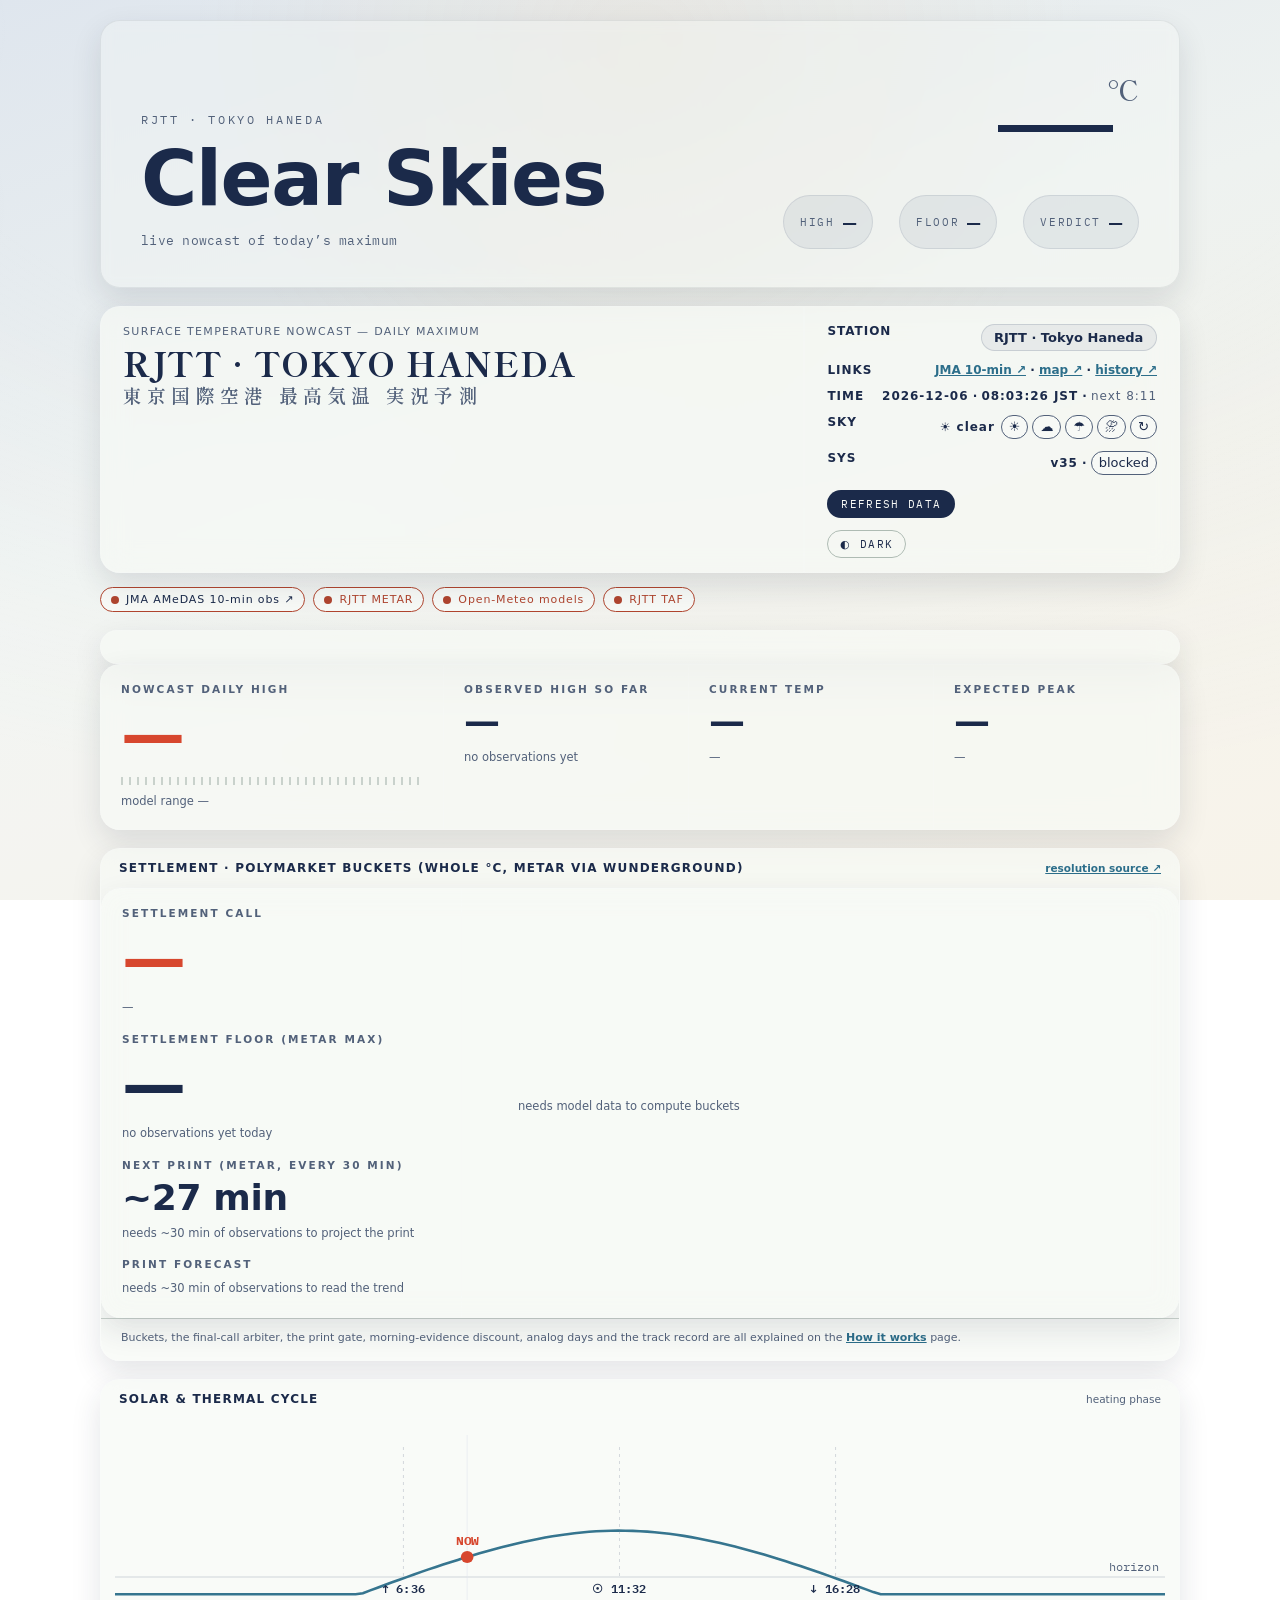
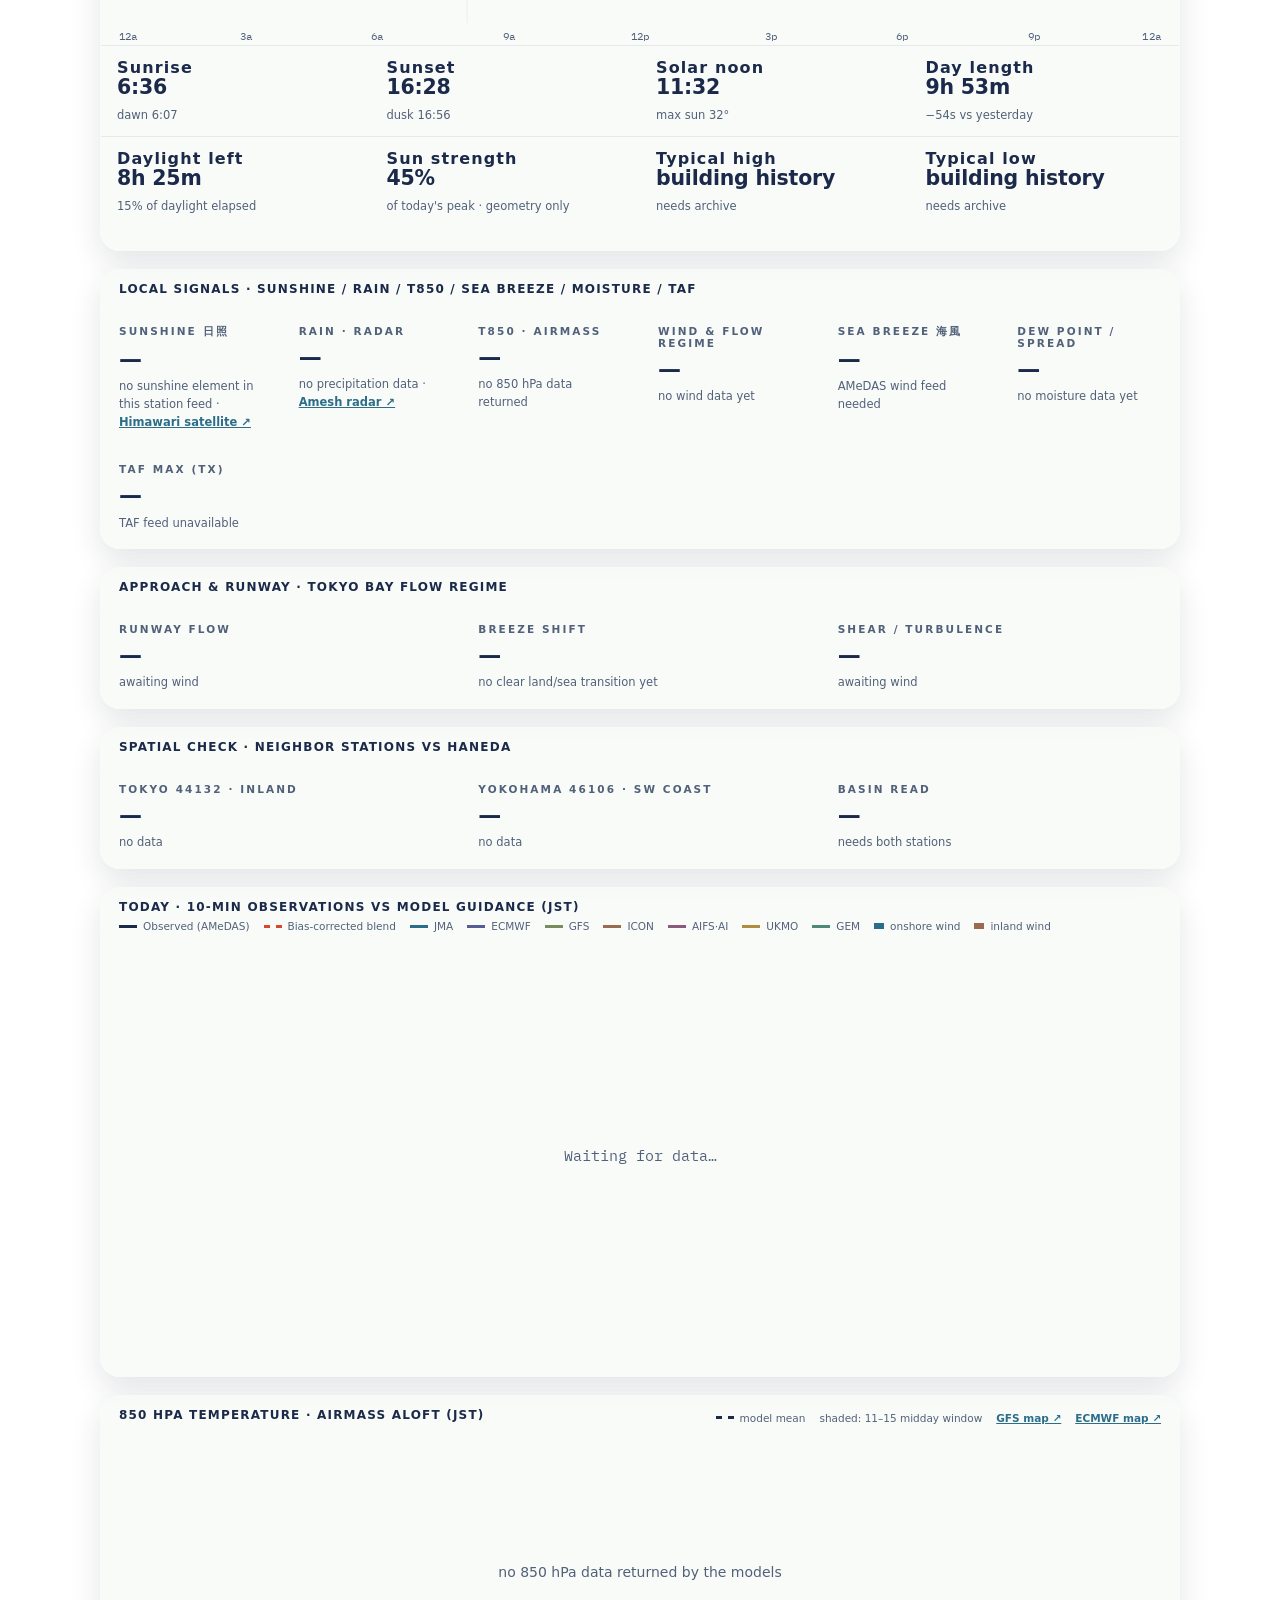
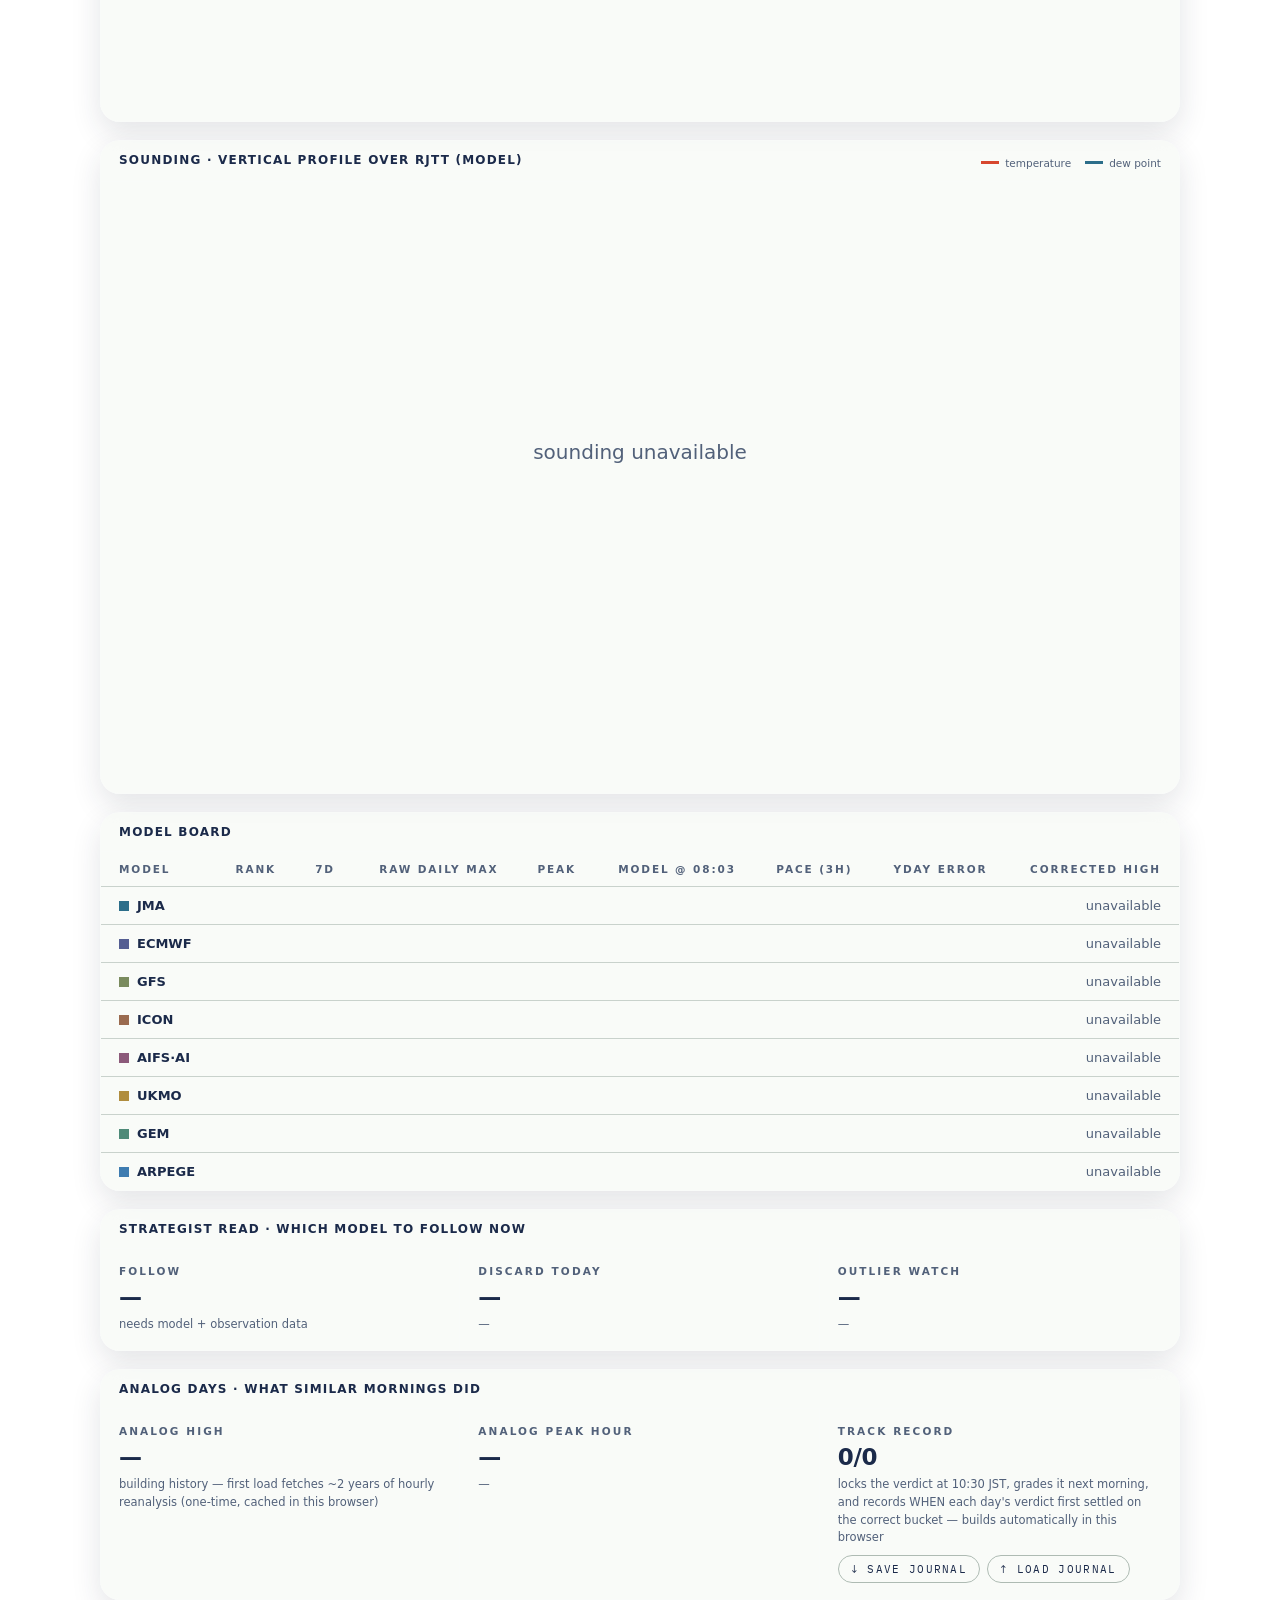
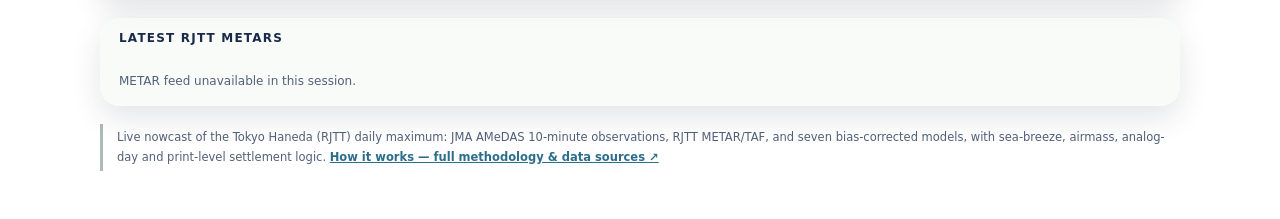
==== commit cc86fff5: "Add files via upload" ====
--- a/index.html
+++ b/index.html
@@ -54,7 +54,7 @@
       <h1>RJTT · TOKYO HANEDA <span class="jp">東京国際空港 最高気温 実況予測</span></h1>
     </div>
     <div class="meta">
-      <div class="row"><span>STATION</span><b>AMeDAS 44166 羽田 / METAR RJTT</b></div>
+      <div class="row"><span>STATION</span><b><select id="st-pick" class="stpick"><option value="RJTT">RJTT · Tokyo Haneda</option><option value="KMIA">KMIA · Miami Intl</option></select></b></div>
       <div class="row"><span>LINKS</span><b><a href="https://www.jma.go.jp/bosai/amedas/#amdno=44166&area_type=offices&area_code=130000&format=table10min&elems=7f000" target="_blank" rel="noopener" style="color:var(--jma);font-weight:600;text-decoration:underline">JMA 10-min ↗</a> · <a href="map.html" style="color:var(--jma);font-weight:600;text-decoration:underline">map ↗</a> · <a href="history.html" style="color:var(--jma);font-weight:600;text-decoration:underline">history ↗</a></b></div>
       <div class="row"><span>TIME</span><b><span id="m-date">—</span> · <span id="m-updated">—</span> · <span id="auto-next" style="color:var(--ink-soft);font-weight:400">—</span></b></div>
       <div class="row"><span>SKY</span><b style="display:inline-flex;gap:6px;align-items:center;flex-wrap:wrap;justify-content:flex-end"><span id="wx-badge">—</span><span style="display:inline-flex;gap:4px"><button class="skydemo" data-sky="clear" title="force clear">☀</button><button class="skydemo" data-sky="cloud" title="force cloudy">☁</button><button class="skydemo" data-sky="rain" title="force rain">☂</button><button class="skydemo" data-sky="storm" title="force storm">⛈</button><button class="skydemo" data-sky="live" title="back to live">↻</button></span></b></div>
--- a/styles.css
+++ b/styles.css
@@ -331,3 +331,9 @@
 .hcell.now{background:var(--panel); border-color:rgba(128,140,160,.32); box-shadow:0 8px 20px rgba(0,0,0,.22); transform:translateY(-2px)}
 .hcell.peak .hv{color:var(--accent)}
 .hcell.peak .hh::after{content:" ⚑"; color:var(--accent)}
+
+/* station picker */
+.stpick{font-family:var(--sans); font-size:13px; font-weight:700; color:var(--ink);
+  background:rgba(128,140,160,.12); border:1px solid rgba(128,140,160,.3);
+  border-radius:999px; padding:5px 12px; cursor:pointer; -webkit-appearance:none; appearance:none}
+.stpick:focus{outline:2px solid var(--accent); outline-offset:1px}
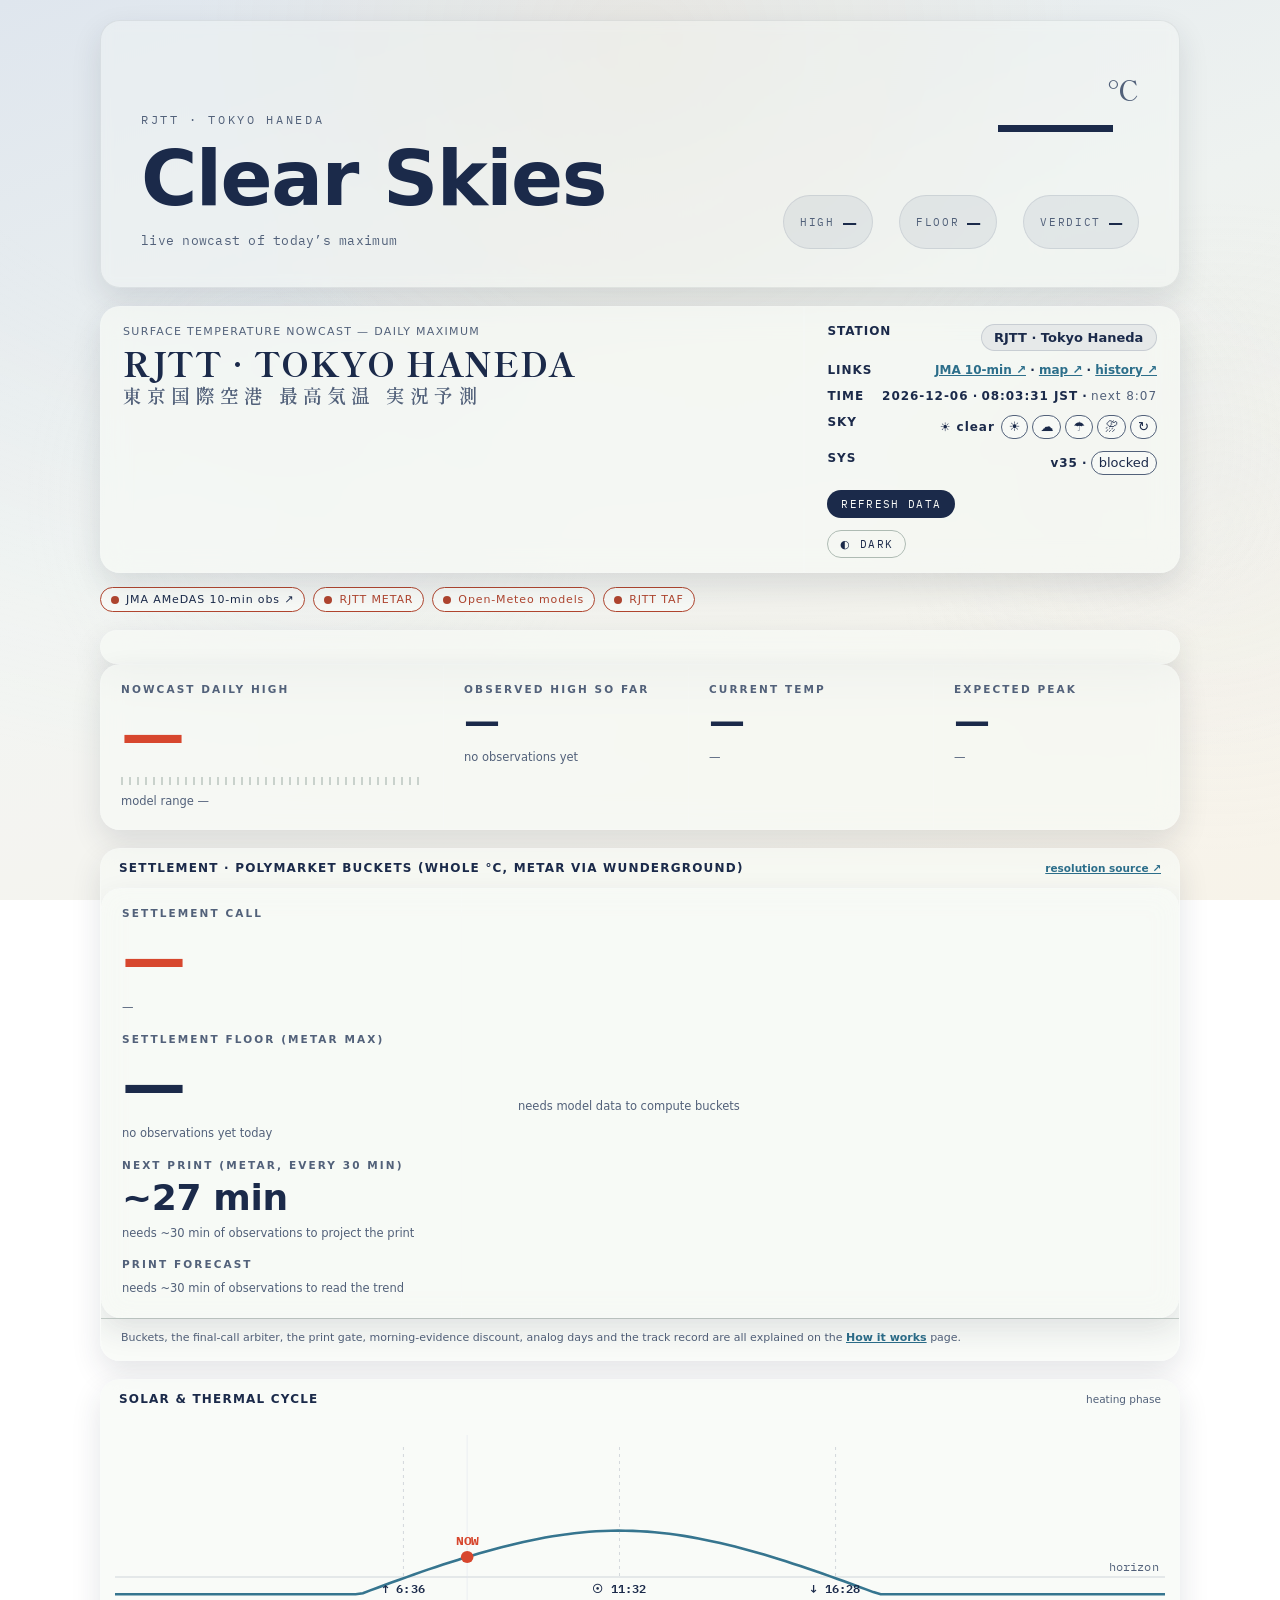
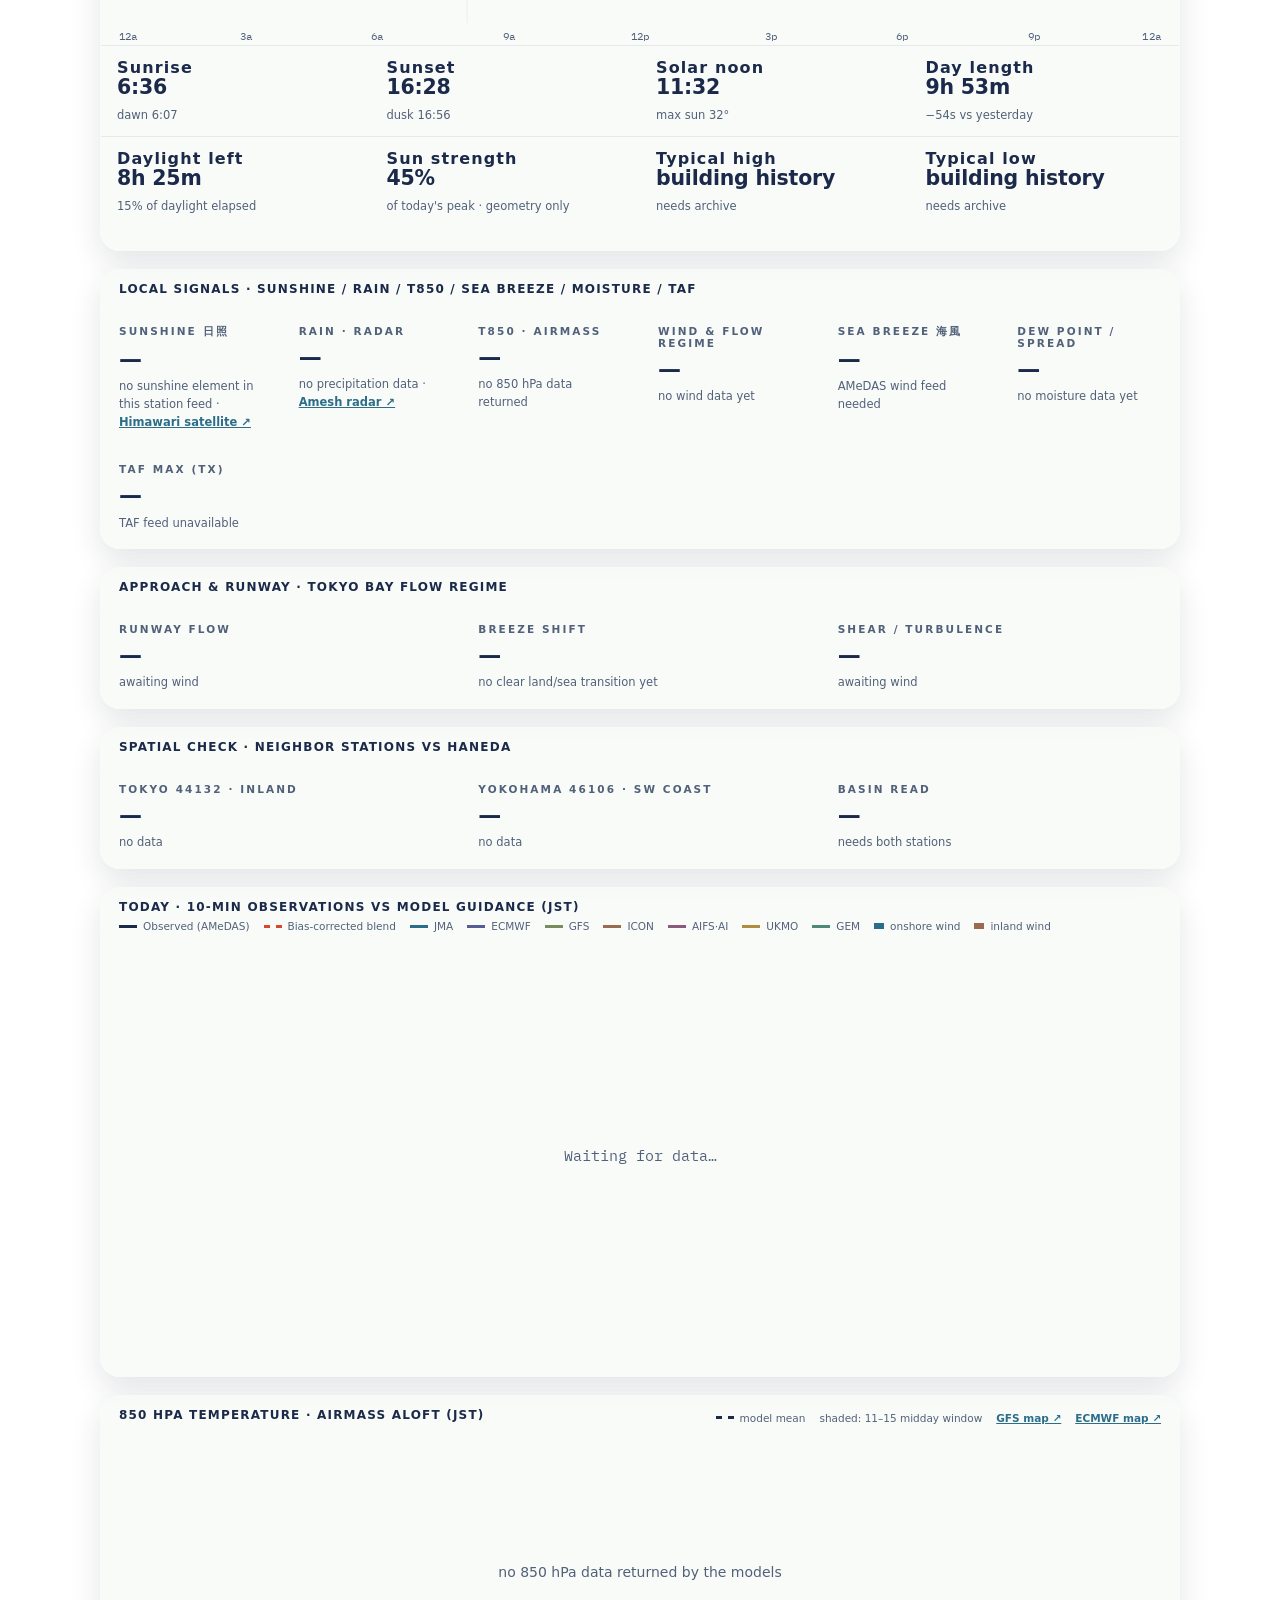
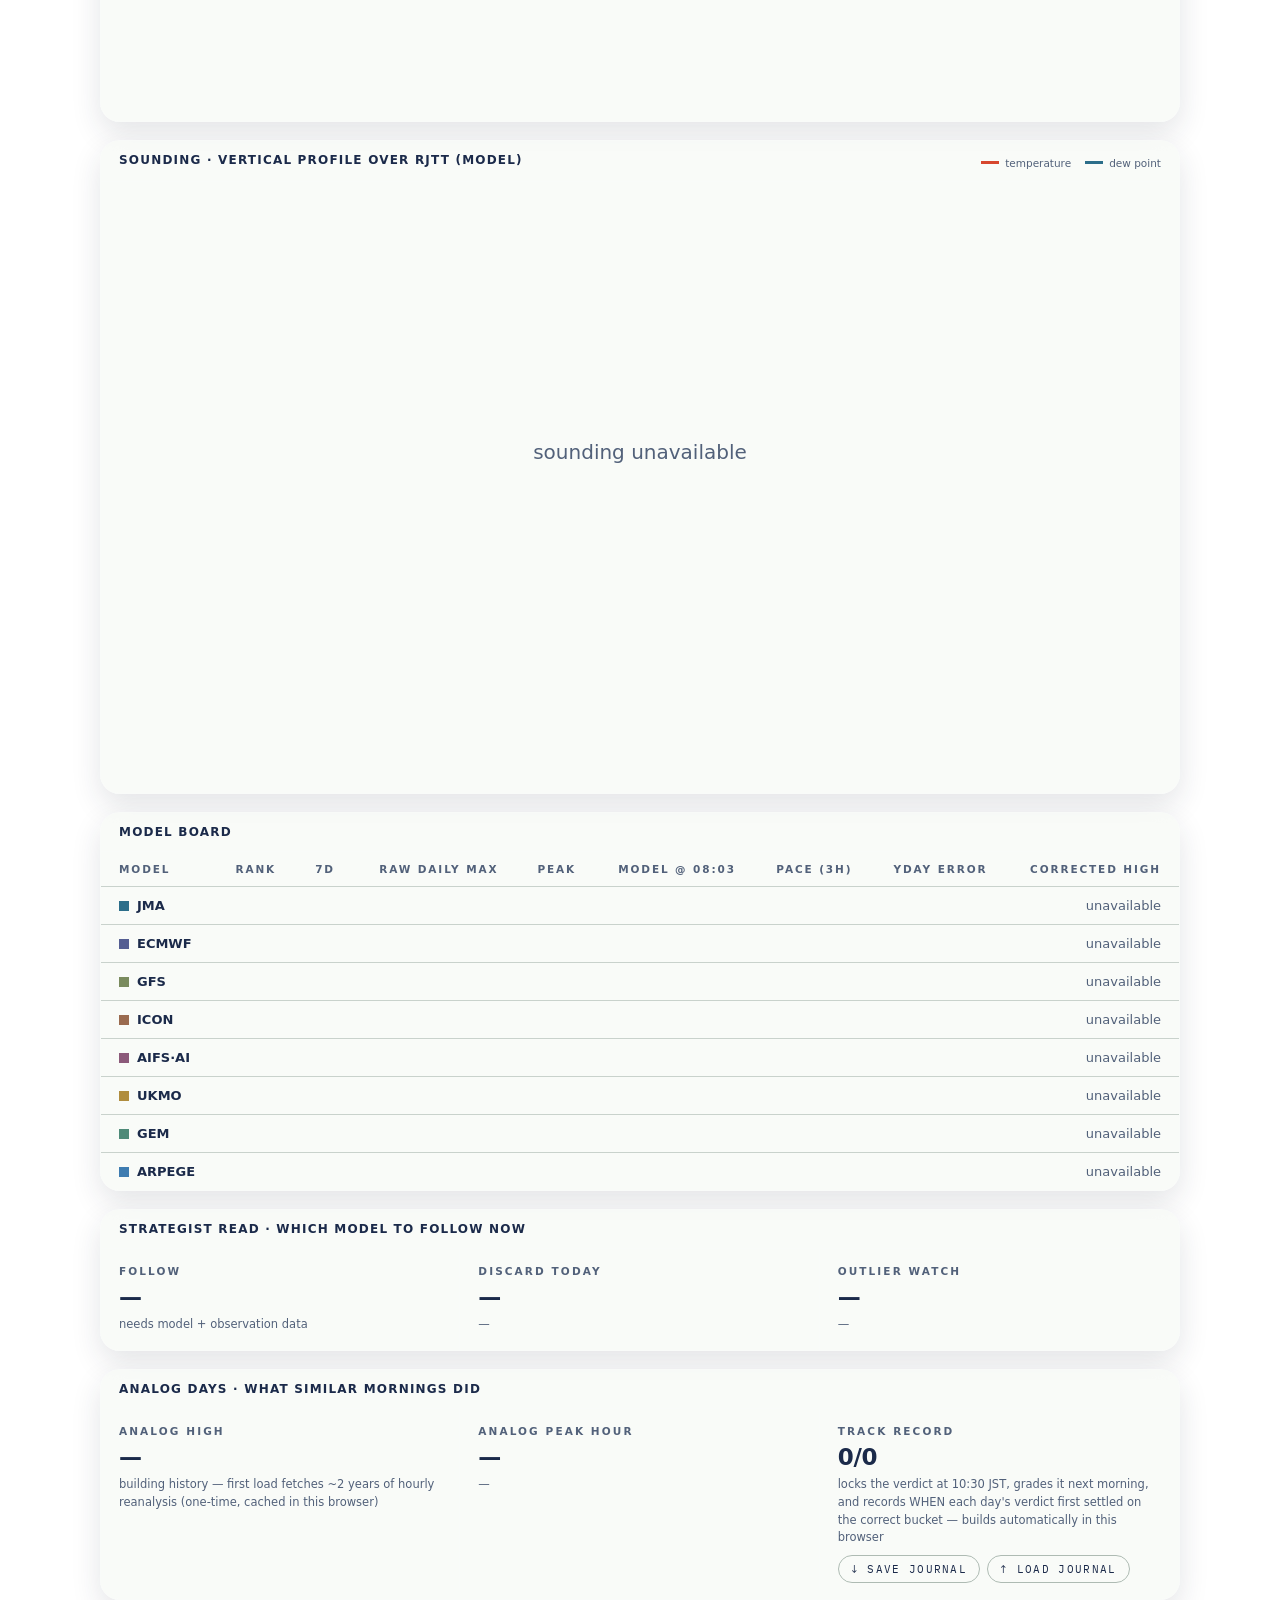
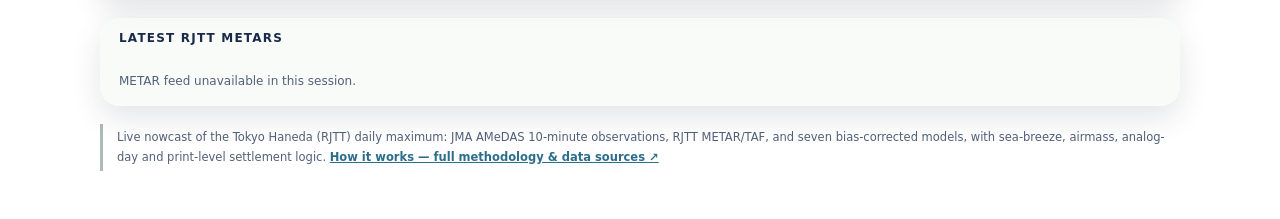
==== commit 792a8bd9: "Add files via upload" ====
--- a/index.html
+++ b/index.html
@@ -55,7 +55,7 @@
     </div>
     <div class="meta">
       <div class="row"><span>STATION</span><b><select id="st-pick" class="stpick"><option value="RJTT">RJTT · Tokyo Haneda</option><option value="KMIA">KMIA · Miami Intl</option></select></b></div>
-      <div class="row"><span>LINKS</span><b><a href="https://www.jma.go.jp/bosai/amedas/#amdno=44166&area_type=offices&area_code=130000&format=table10min&elems=7f000" target="_blank" rel="noopener" style="color:var(--jma);font-weight:600;text-decoration:underline">JMA 10-min ↗</a> · <a href="map.html" style="color:var(--jma);font-weight:600;text-decoration:underline">map ↗</a> · <a href="history.html" style="color:var(--jma);font-weight:600;text-decoration:underline">history ↗</a></b></div>
+      <div class="row"><span>LINKS</span><b><a href="https://www.jma.go.jp/bosai/amedas/#amdno=44166&area_type=offices&area_code=130000&format=table10min&elems=7f000" target="_blank" rel="noopener" id="lnk-src" style="color:var(--jma);font-weight:600;text-decoration:underline">JMA 10-min ↗</a> · <a href="map.html" id="lnk-map" style="color:var(--jma);font-weight:600;text-decoration:underline">map ↗</a> · <a href="history.html" style="color:var(--jma);font-weight:600;text-decoration:underline">history ↗</a></b></div>
       <div class="row"><span>TIME</span><b><span id="m-date">—</span> · <span id="m-updated">—</span> · <span id="auto-next" style="color:var(--ink-soft);font-weight:400">—</span></b></div>
       <div class="row"><span>SKY</span><b style="display:inline-flex;gap:6px;align-items:center;flex-wrap:wrap;justify-content:flex-end"><span id="wx-badge">—</span><span style="display:inline-flex;gap:4px"><button class="skydemo" data-sky="clear" title="force clear">☀</button><button class="skydemo" data-sky="cloud" title="force cloudy">☁</button><button class="skydemo" data-sky="rain" title="force rain">☂</button><button class="skydemo" data-sky="storm" title="force storm">⛈</button><button class="skydemo" data-sky="live" title="back to live">↻</button></span></b></div>
       <div class="row"><span>SYS</span><b><span id="build-tag">—</span> · <button id="btn-alerts" class="skydemo" title="browser notification when the jump watch fires">alerts</button></b></div>
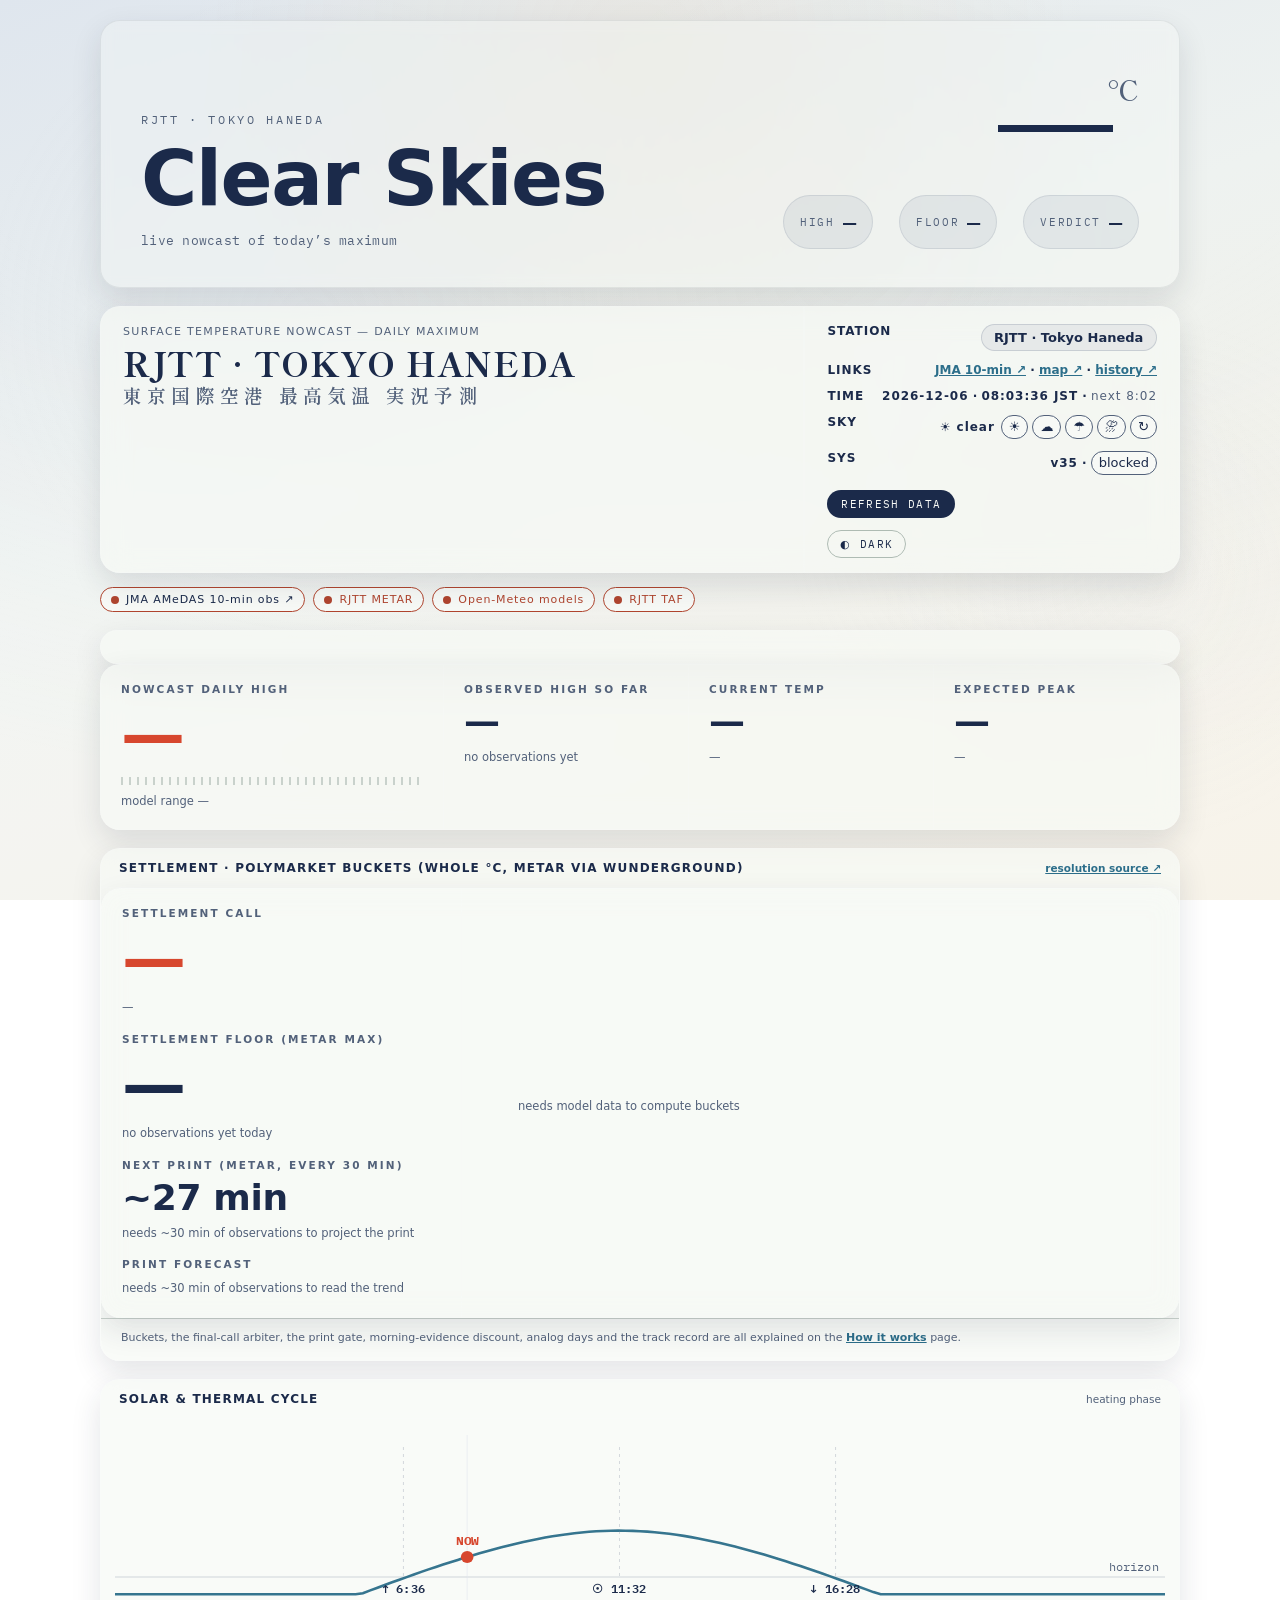
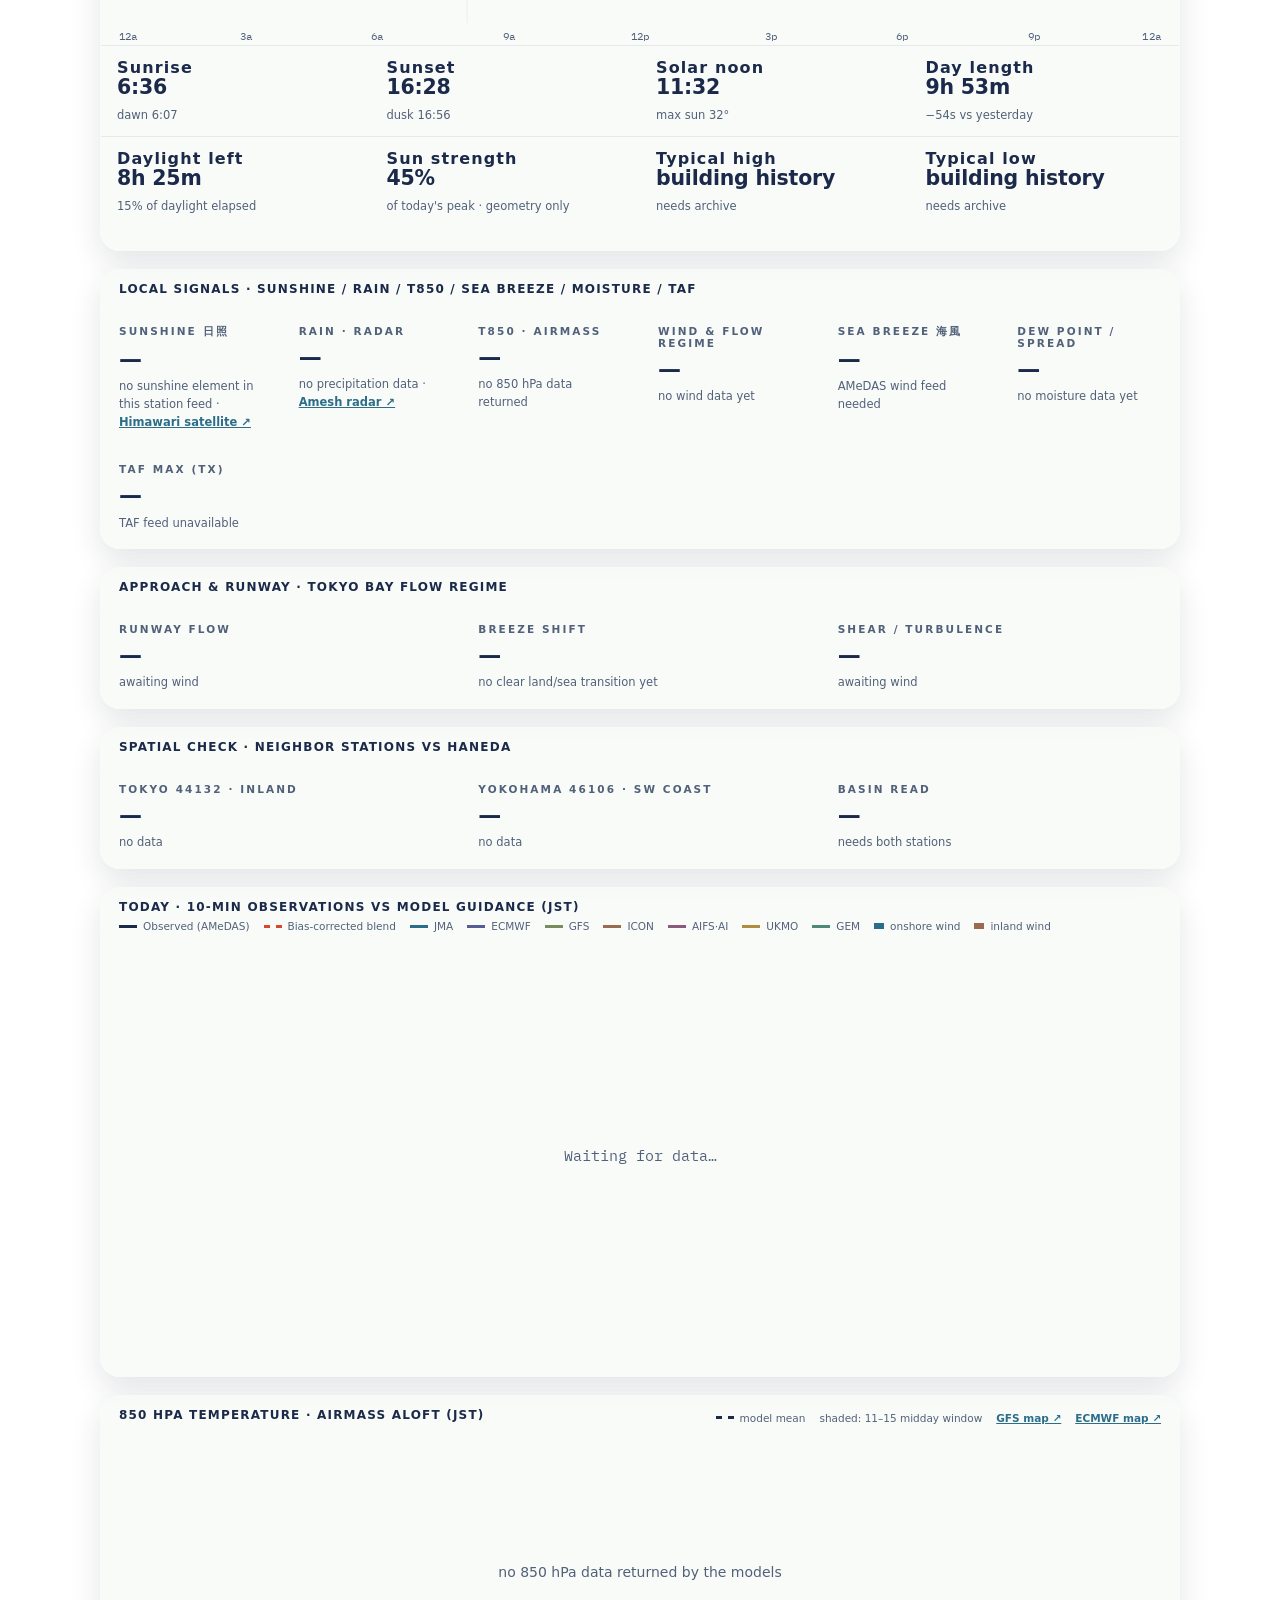
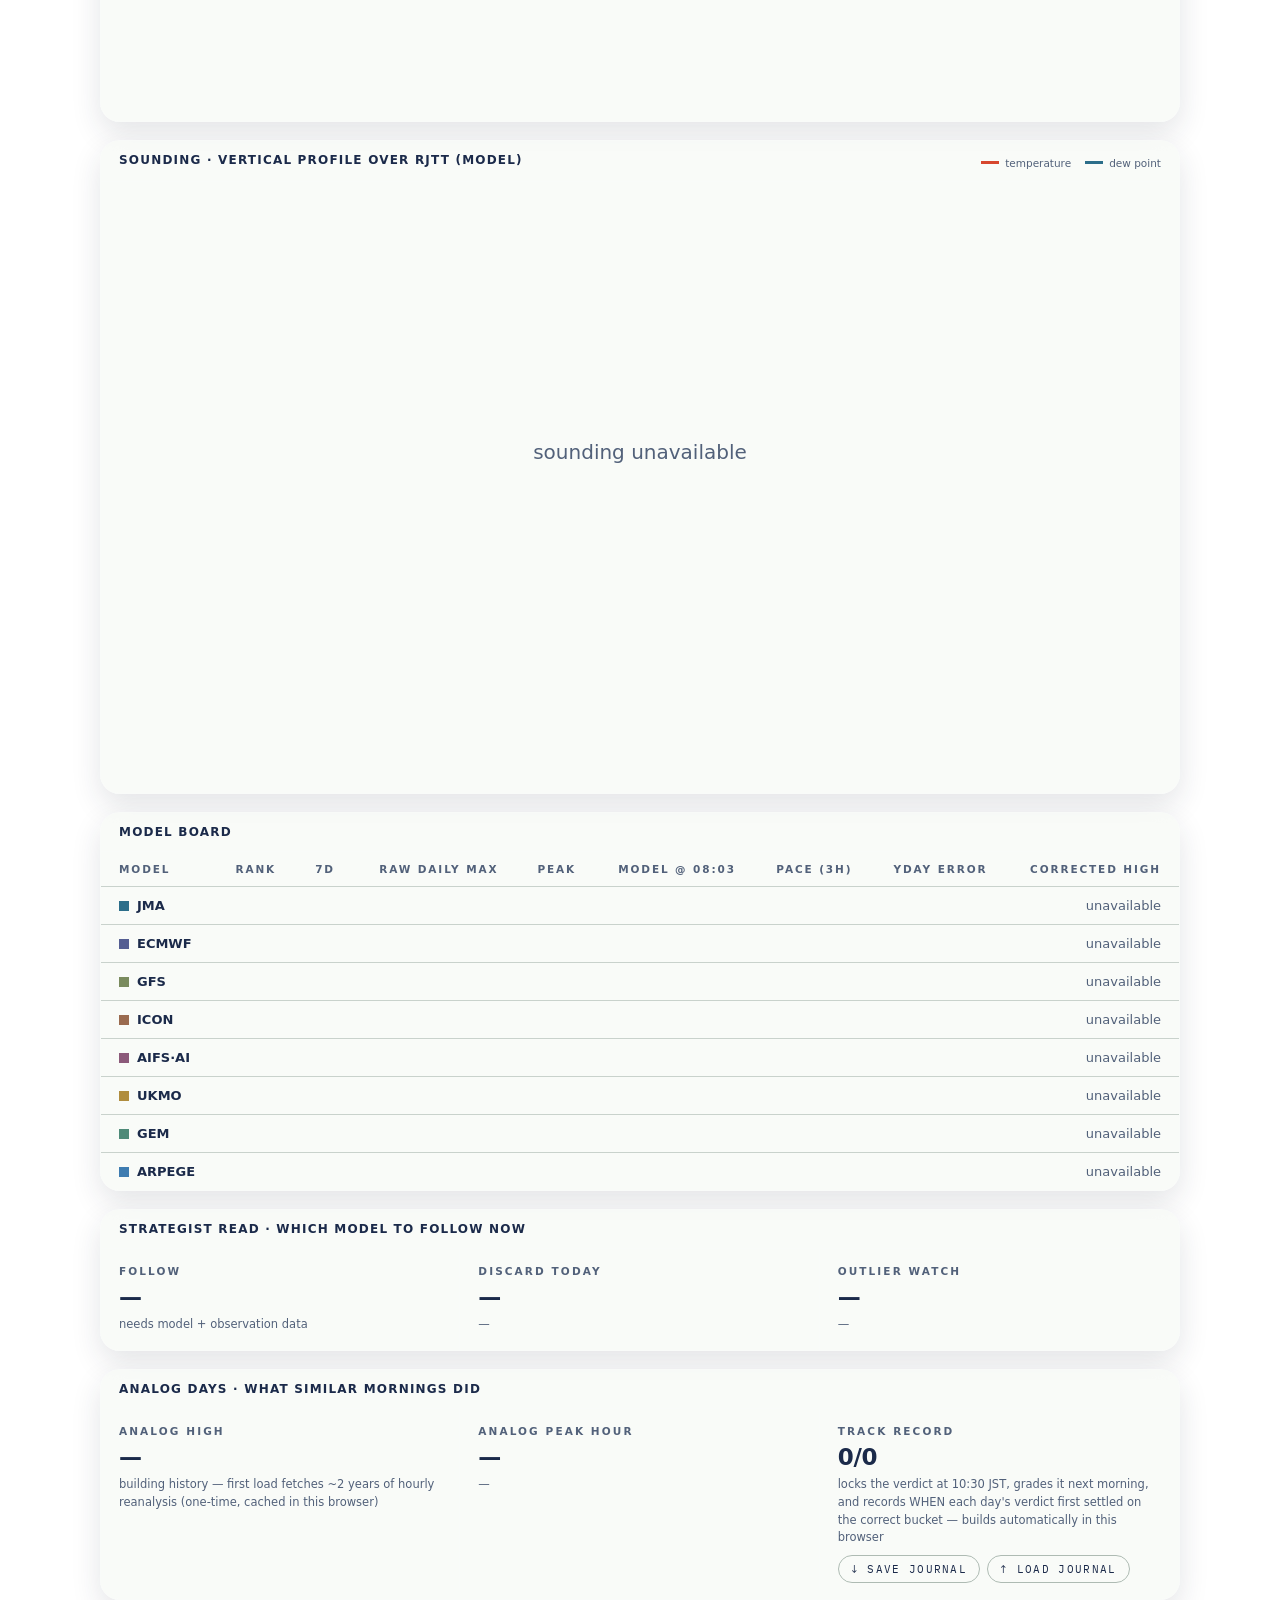
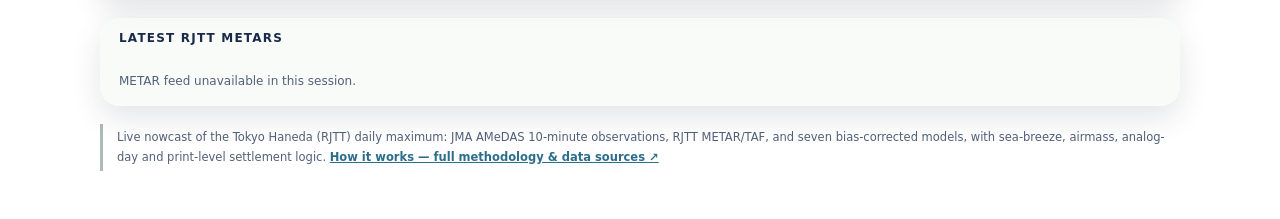
==== commit 0d4dbd15: "Add files via upload" ====
--- a/index.html
+++ b/index.html
@@ -218,9 +218,9 @@
 
   <section class="panel">
     <div class="panel-head">
-      <h2>Today · 10-min observations vs model guidance (JST)</h2>
+      <h2 id="chart-head">Today · 10-min observations vs model guidance (JST)</h2>
       <div class="legend">
-        <span><span class="swatch" style="border-color:var(--ink)"></span>Observed (AMeDAS)</span>
+        <span><span class="swatch" style="border-color:var(--ink)"></span><span id="lg-obs">Observed (AMeDAS)</span></span>
         <span><span class="swatch dash" style="border-color:var(--accent)"></span>Bias-corrected blend</span>
         <span><span class="swatch" style="border-color:var(--jma)"></span>JMA</span>
         <span><span class="swatch" style="border-color:var(--ecmwf)"></span>ECMWF</span>
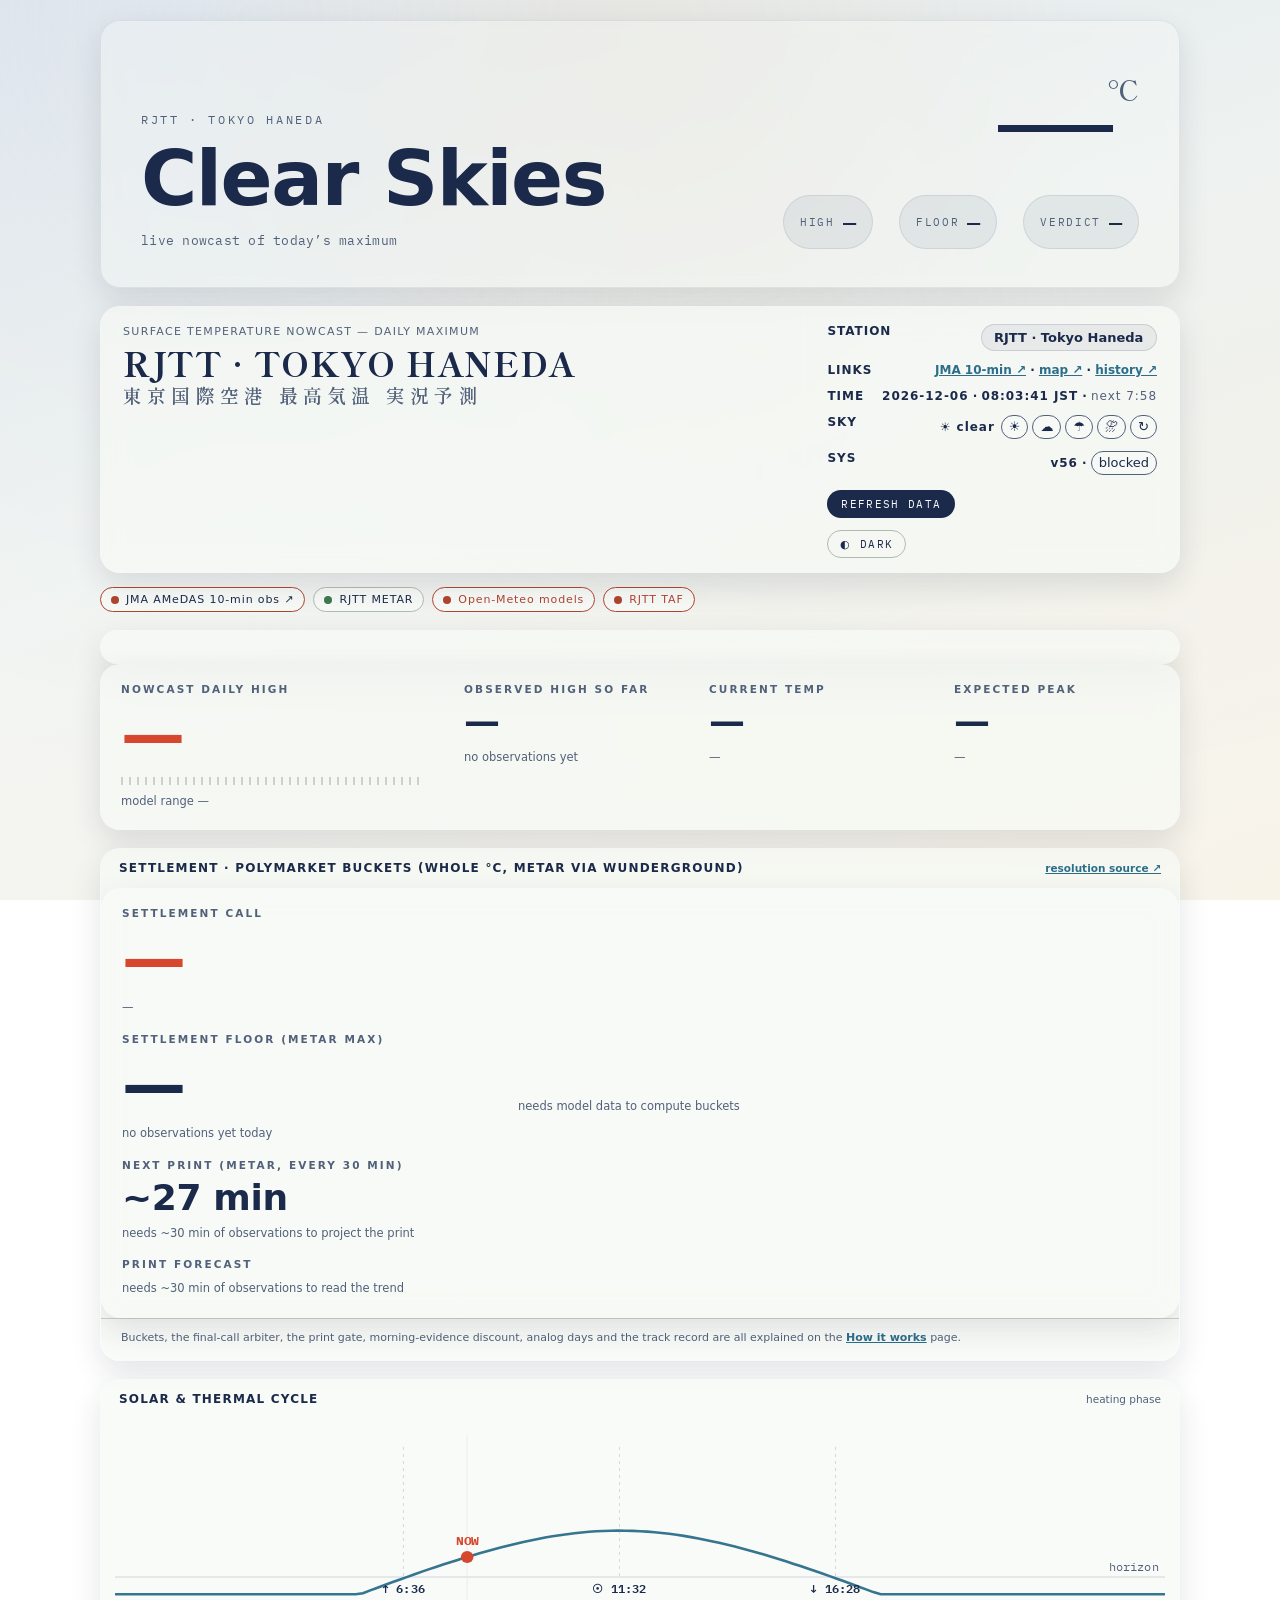
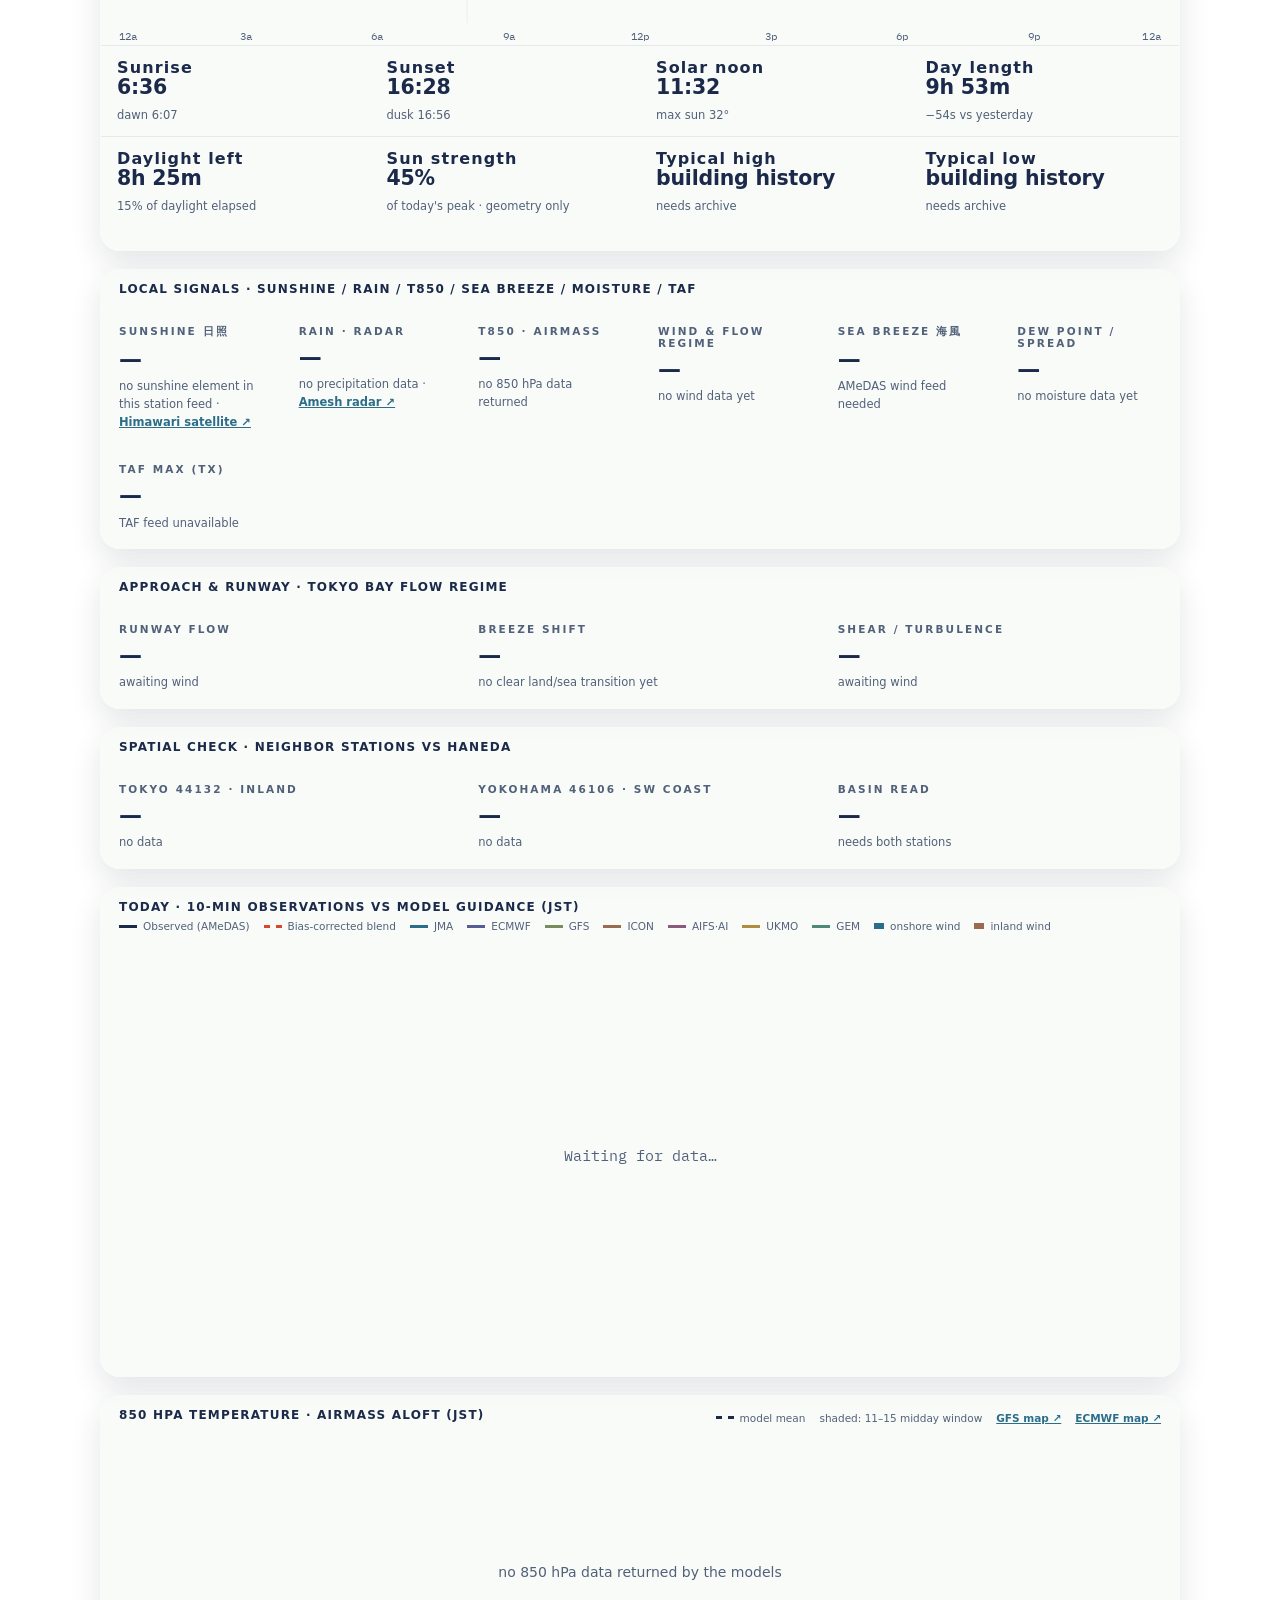
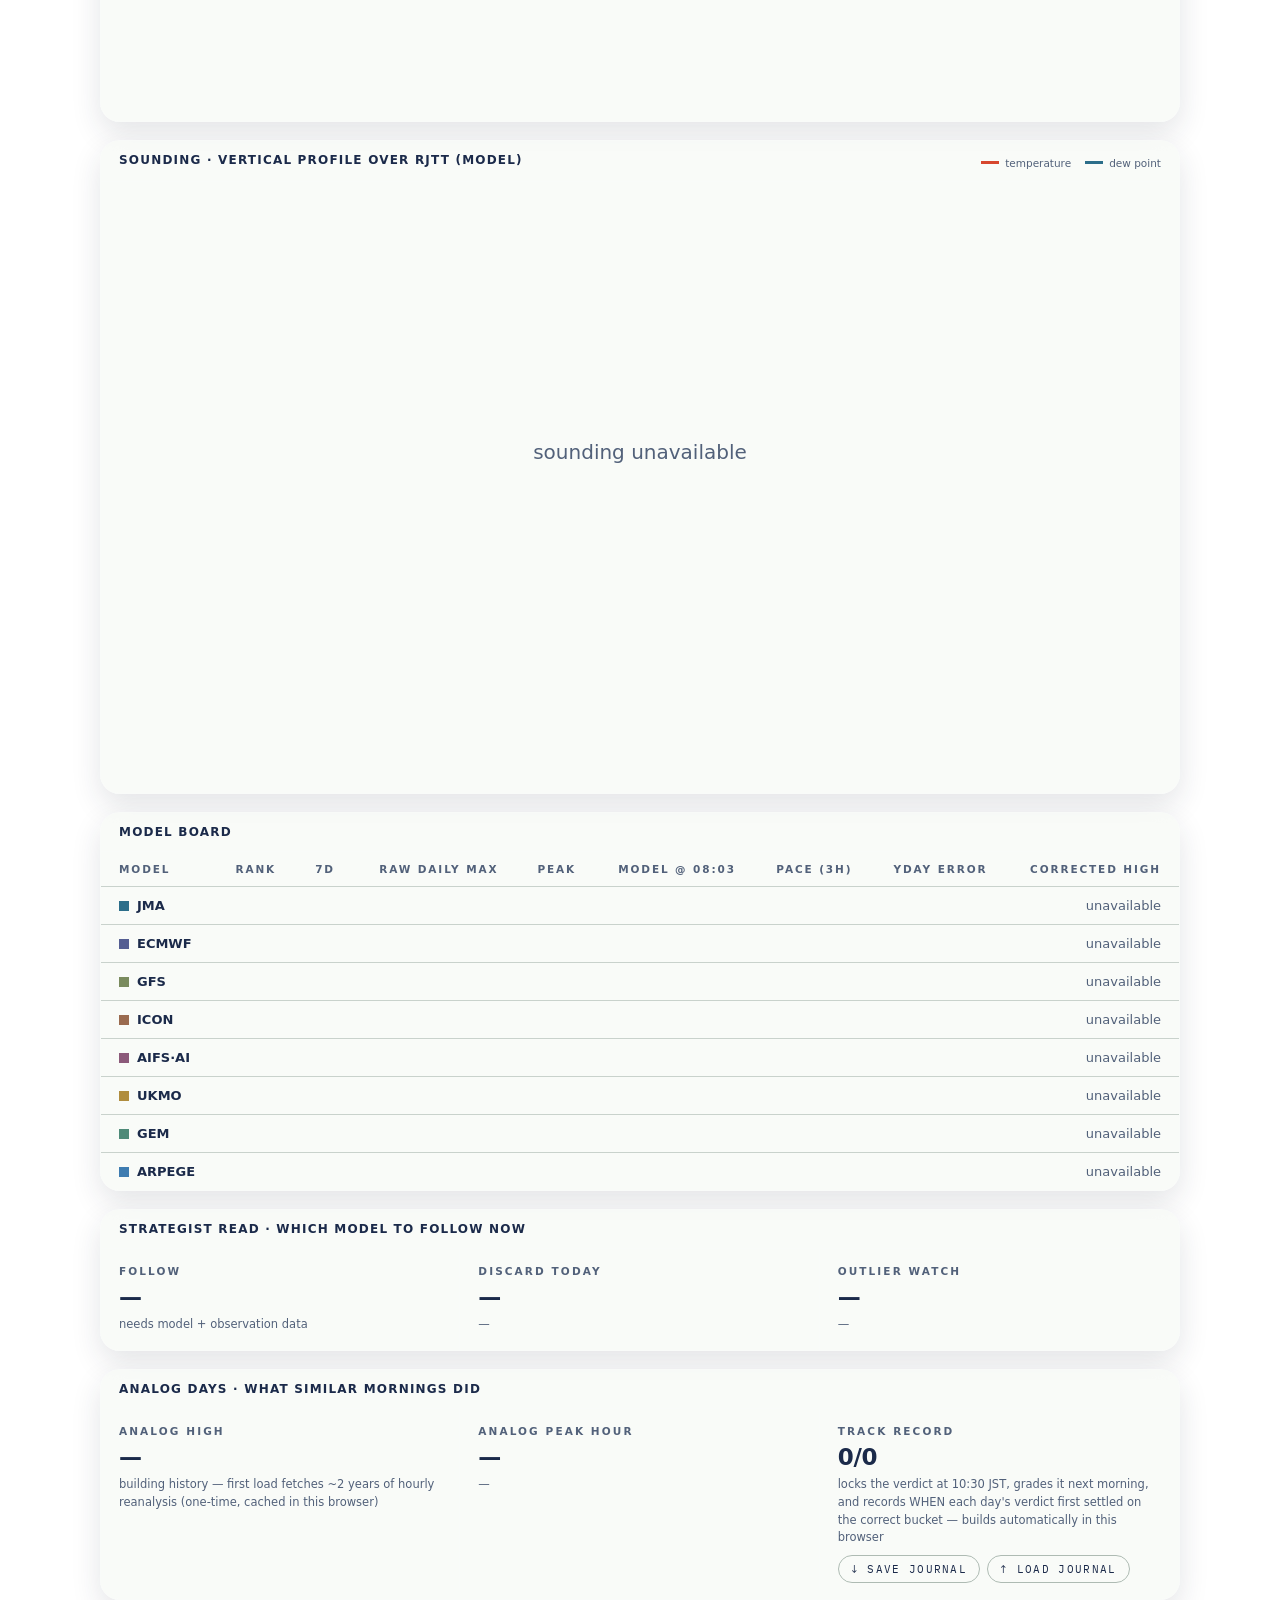
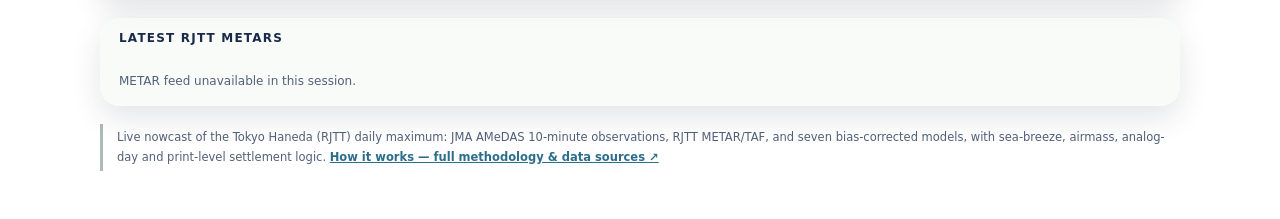
==== commit 2b95ff61: "Add files via upload" ====
--- a/index.html
+++ b/index.html
@@ -38,7 +38,7 @@
       <div class="hero-sub" id="hero-sub">live nowcast of today’s maximum</div>
     </div>
     <div class="hero-right">
-      <div class="hero-now"><span class="hn-val" id="hero-temp">—</span><span class="hn-unit">°C</span></div>
+      <div class="hero-now"><span class="hn-val" id="hero-temp">—</span><span class="hn-unit" id="hero-unit">°C</span></div>
       <div class="hero-stats">
         <div><span class="hs-k">HIGH</span><span class="hs-v" id="hero-high">—</span></div>
         <div><span class="hs-k">FLOOR</span><span class="hs-v" id="hero-floor">—</span></div>
@@ -319,12 +319,12 @@
   </section>
 
   <section class="panel">
-    <div class="panel-head"><h2>Latest RJTT METARs</h2></div>
+    <div class="panel-head"><h2 id="metar-head">Latest RJTT METARs</h2></div>
     <div class="ticker" id="metar-ticker">Loading…</div>
   </section>
 
   <p class="note" id="method">
-    Live nowcast of the Tokyo Haneda (RJTT) daily maximum: JMA AMeDAS 10-minute observations, RJTT METAR/TAF, and seven bias-corrected models, with sea-breeze, airmass, analog-day and print-level settlement logic.
+    <span id="foot-blurb">Live nowcast of the Tokyo Haneda (RJTT) daily maximum: JMA AMeDAS 10-minute observations, RJTT METAR/TAF, and seven bias-corrected models, with sea-breeze, airmass, analog-day and print-level settlement logic.</span>
     <a href="about.html" style="color:var(--jma);font-weight:600">How it works — full methodology & data sources ↗</a>
   </p>
 </div>
--- a/styles.css
+++ b/styles.css
@@ -337,3 +337,7 @@
   background:rgba(128,140,160,.12); border:1px solid rgba(128,140,160,.3);
   border-radius:999px; padding:5px 12px; cursor:pointer; -webkit-appearance:none; appearance:none}
 .stpick:focus{outline:2px solid var(--accent); outline-offset:1px}
+
+/* station identity tint */
+body[data-station="KMIA"]{ --accent:#1fb6a6 }
+body[data-station="KMIA"] .hero-kicker{ color:#8fded5 }
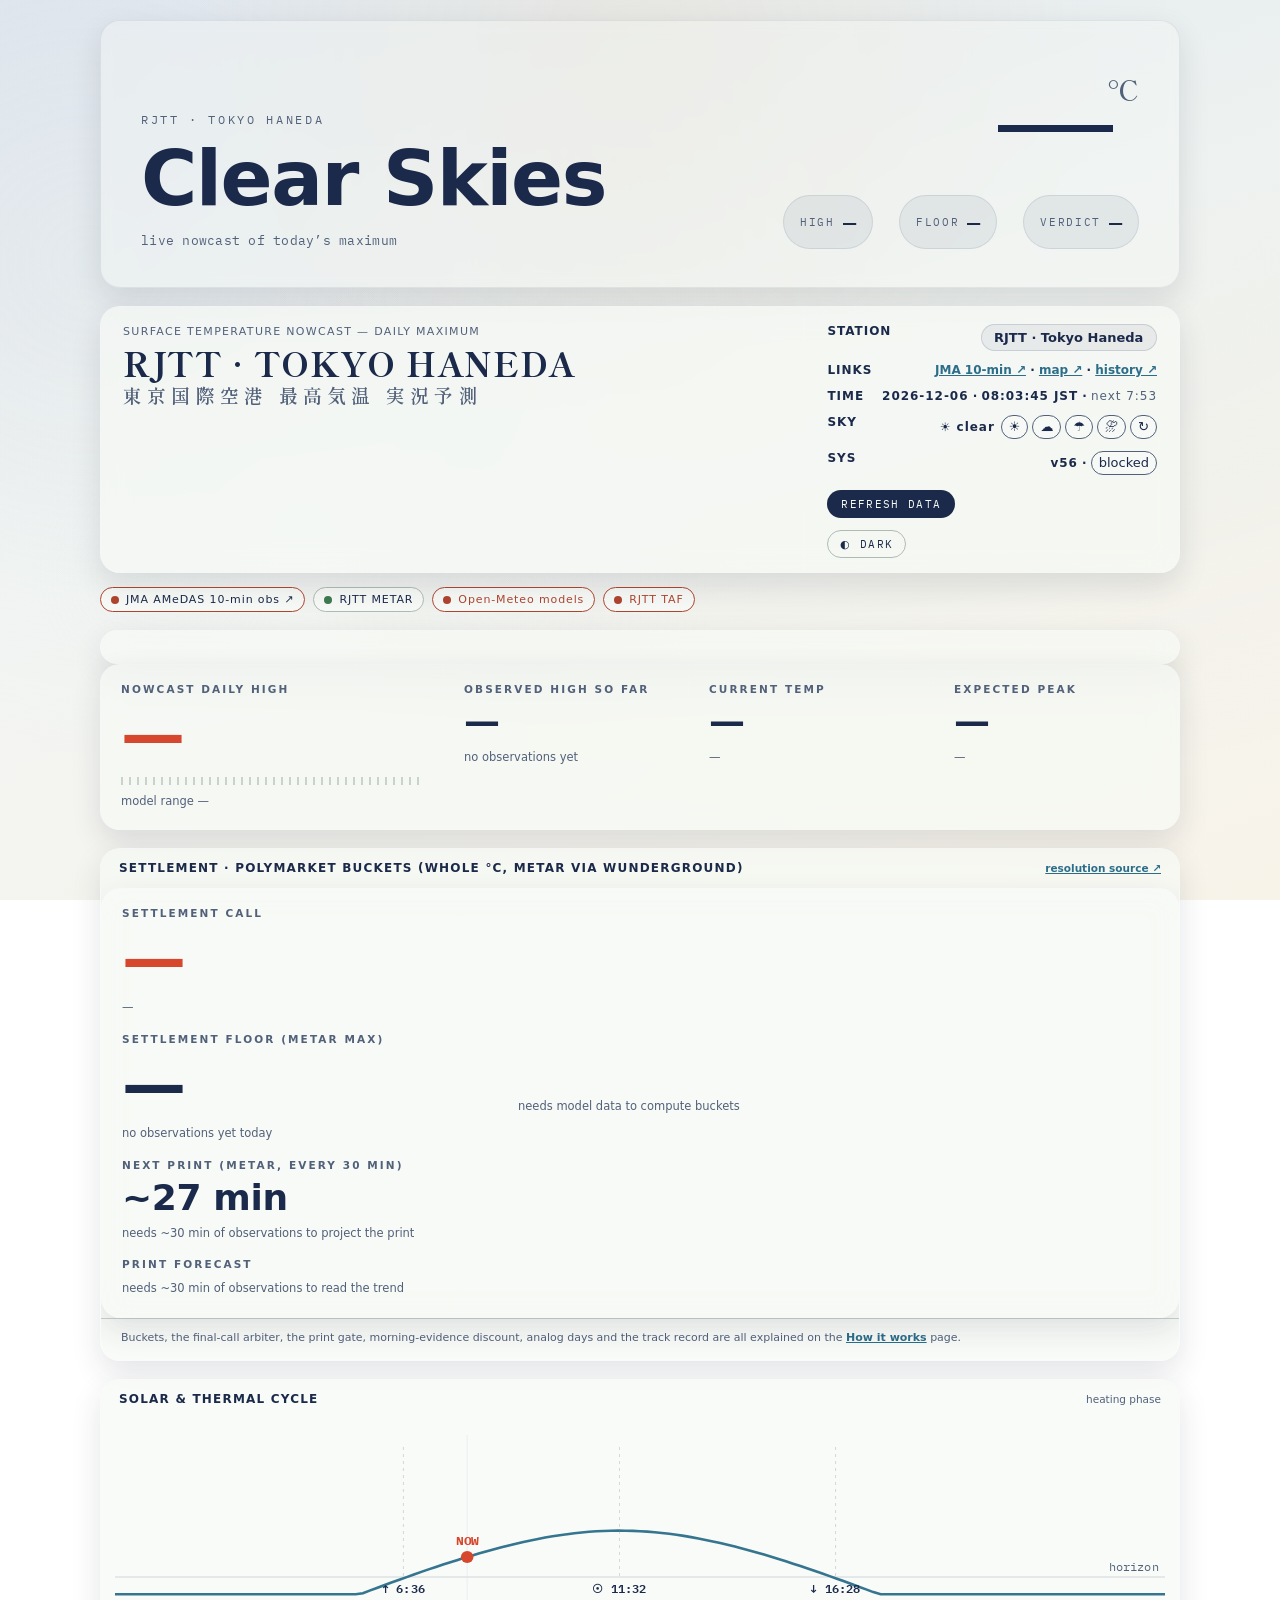
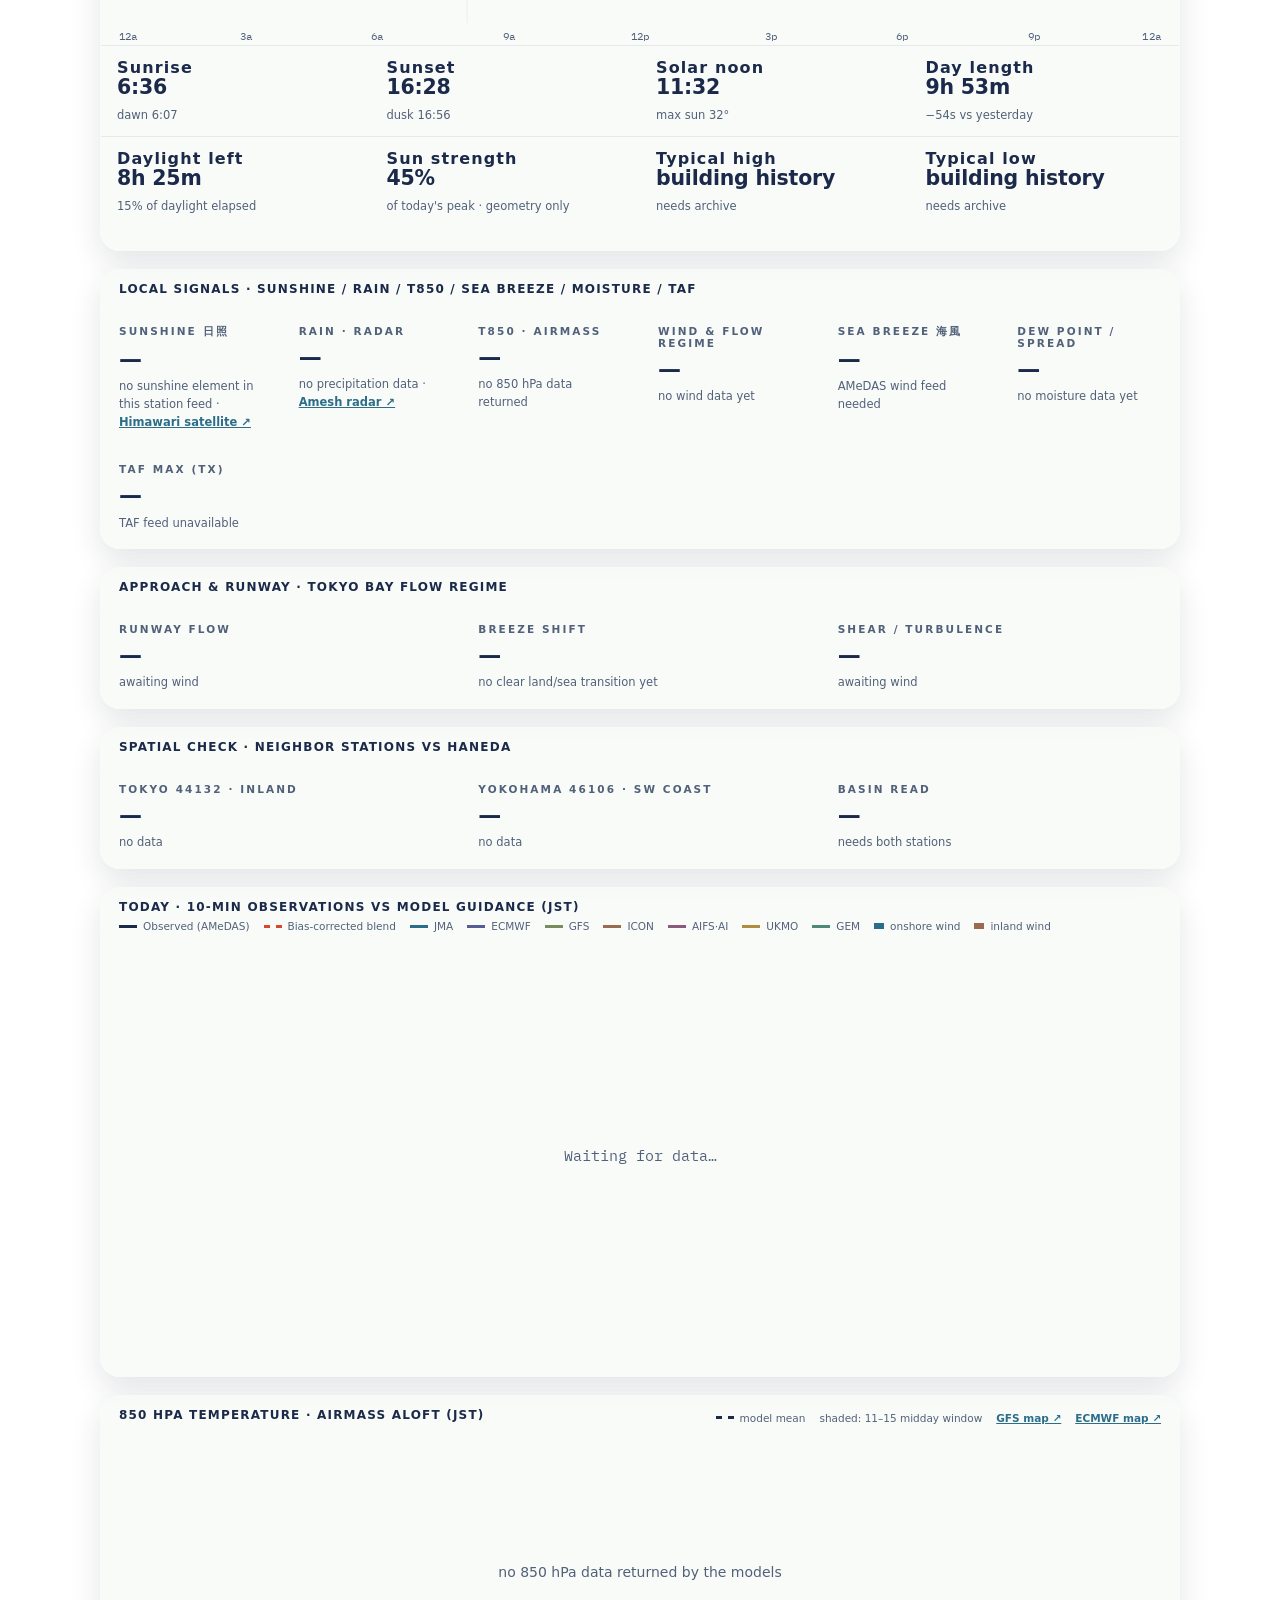
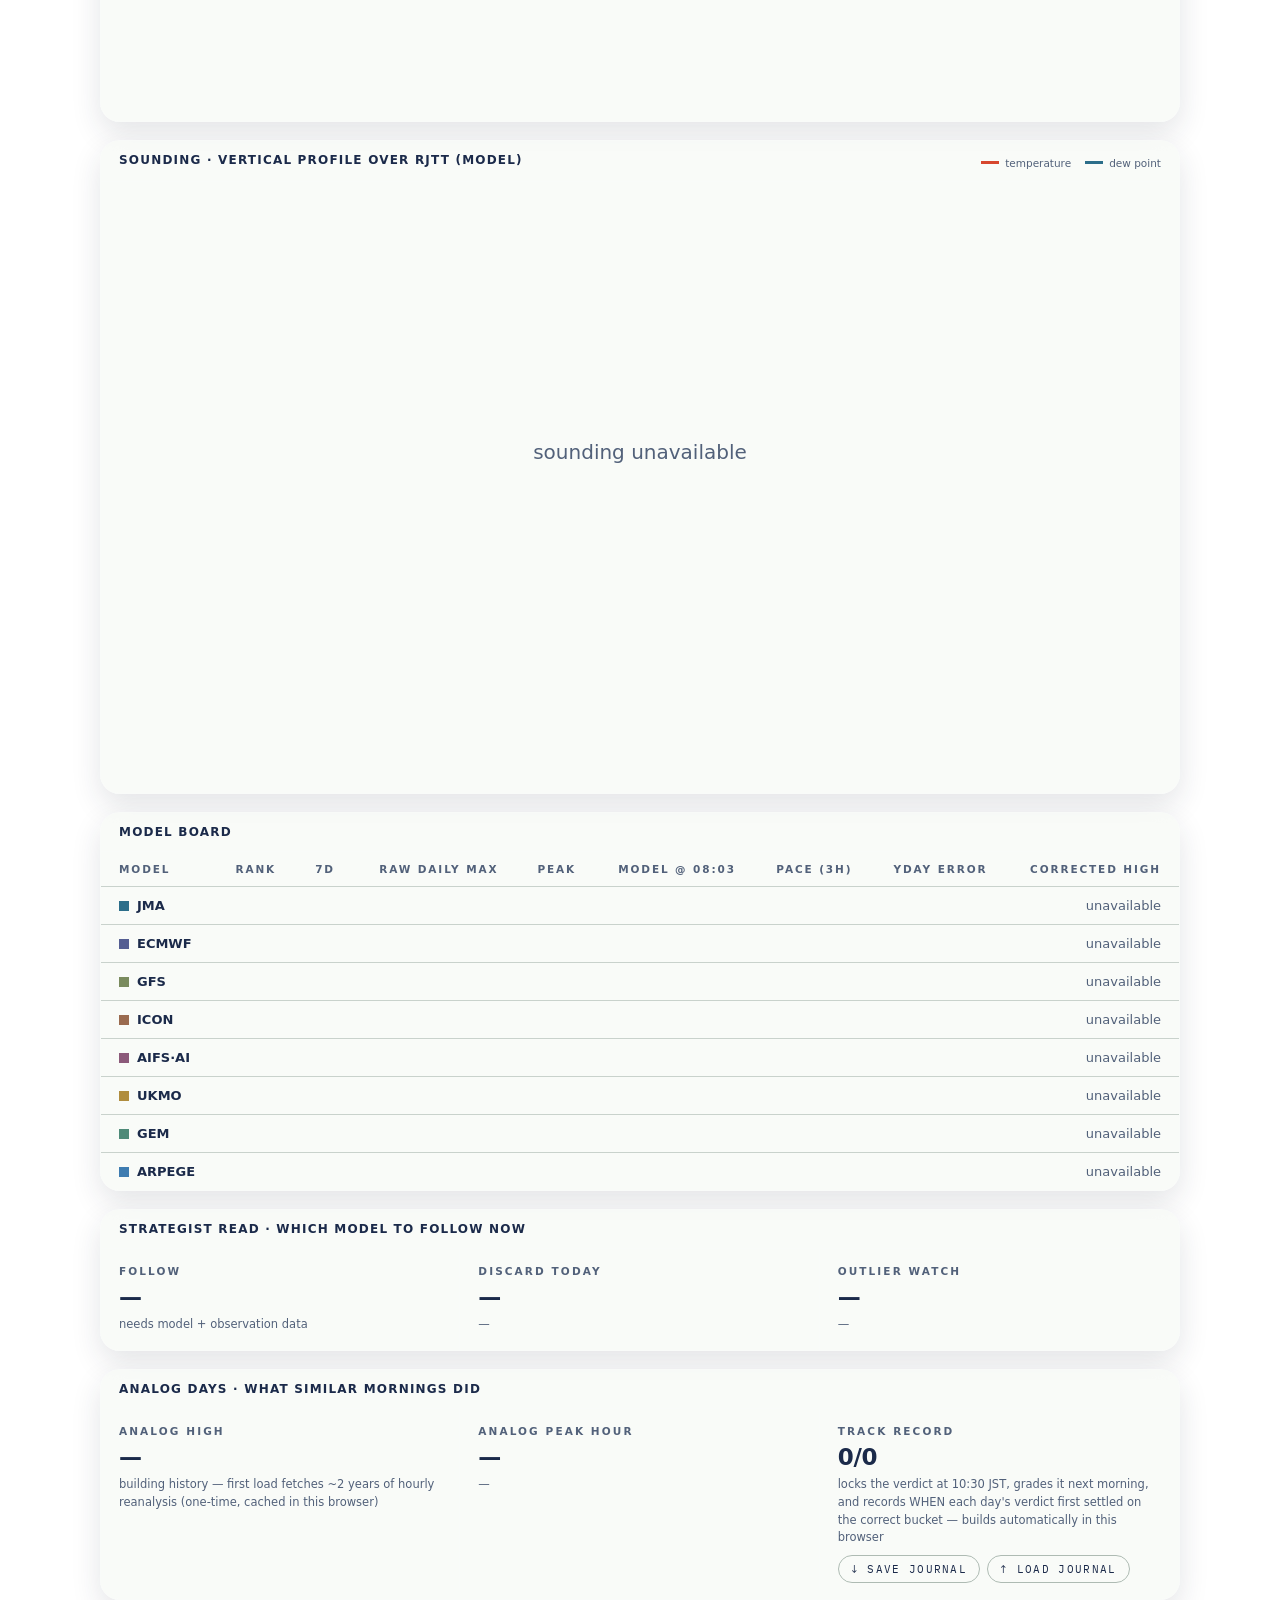
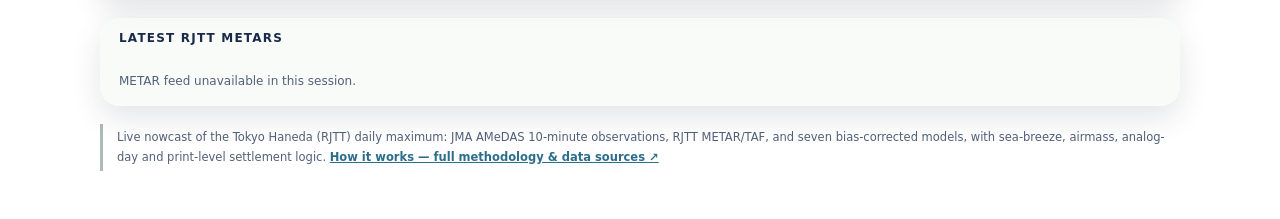
==== commit 2c1cff4f: "Add files via upload" ====
--- a/index.html
+++ b/index.html
@@ -175,7 +175,7 @@
   </section>
 
   <section class="panel">
-    <div class="panel-head"><h2>Approach &amp; runway · Tokyo Bay flow regime</h2></div>
+    <div class="panel-head"><h2 id="runway-head">Approach &amp; runway · Tokyo Bay flow regime</h2></div>
     <div class="signals ops">
       <div>
         <div class="label">Runway flow</div>
@@ -196,15 +196,15 @@
   </section>
 
   <section class="panel">
-    <div class="panel-head"><h2>Spatial check · neighbor stations vs Haneda</h2></div>
+    <div class="panel-head"><h2 id="spatial-head">Spatial check · neighbor stations vs Haneda</h2></div>
     <div class="signals ops">
       <div>
-        <div class="label">Tokyo 44132 · inland</div>
+        <div class="label" id="n-1-label">Tokyo 44132 · inland</div>
         <div class="mid" id="n-1">—</div>
         <div class="sub" id="n-1-note">—</div>
       </div>
       <div>
-        <div class="label">Yokohama 46106 · SW coast</div>
+        <div class="label" id="n-2-label">Yokohama 46106 · SW coast</div>
         <div class="mid" id="n-2">—</div>
         <div class="sub" id="n-2-note">—</div>
       </div>
@@ -238,7 +238,7 @@
 
   <section class="panel">
     <div class="panel-head">
-      <h2>850 hPa temperature · airmass aloft (JST)</h2>
+      <h2>850 hPa temperature · airmass aloft (<span id="t850-tz">JST</span>)</h2>
       <div class="legend">
         <span><span class="swatch dash" style="border-color:var(--ink)"></span>model mean</span>
         <span>shaded: 11–15 midday window</span>
@@ -251,7 +251,7 @@
 
   <section class="panel">
     <div class="panel-head">
-      <h2>Sounding · vertical profile over RJTT (model)</h2>
+      <h2 id="snd-head">Sounding · vertical profile over RJTT (model)</h2>
       <div class="legend">
         <span><span class="swatch" style="border-color:var(--accent)"></span>temperature</span>
         <span><span class="swatch" style="border-color:var(--jma)"></span>dew point</span>
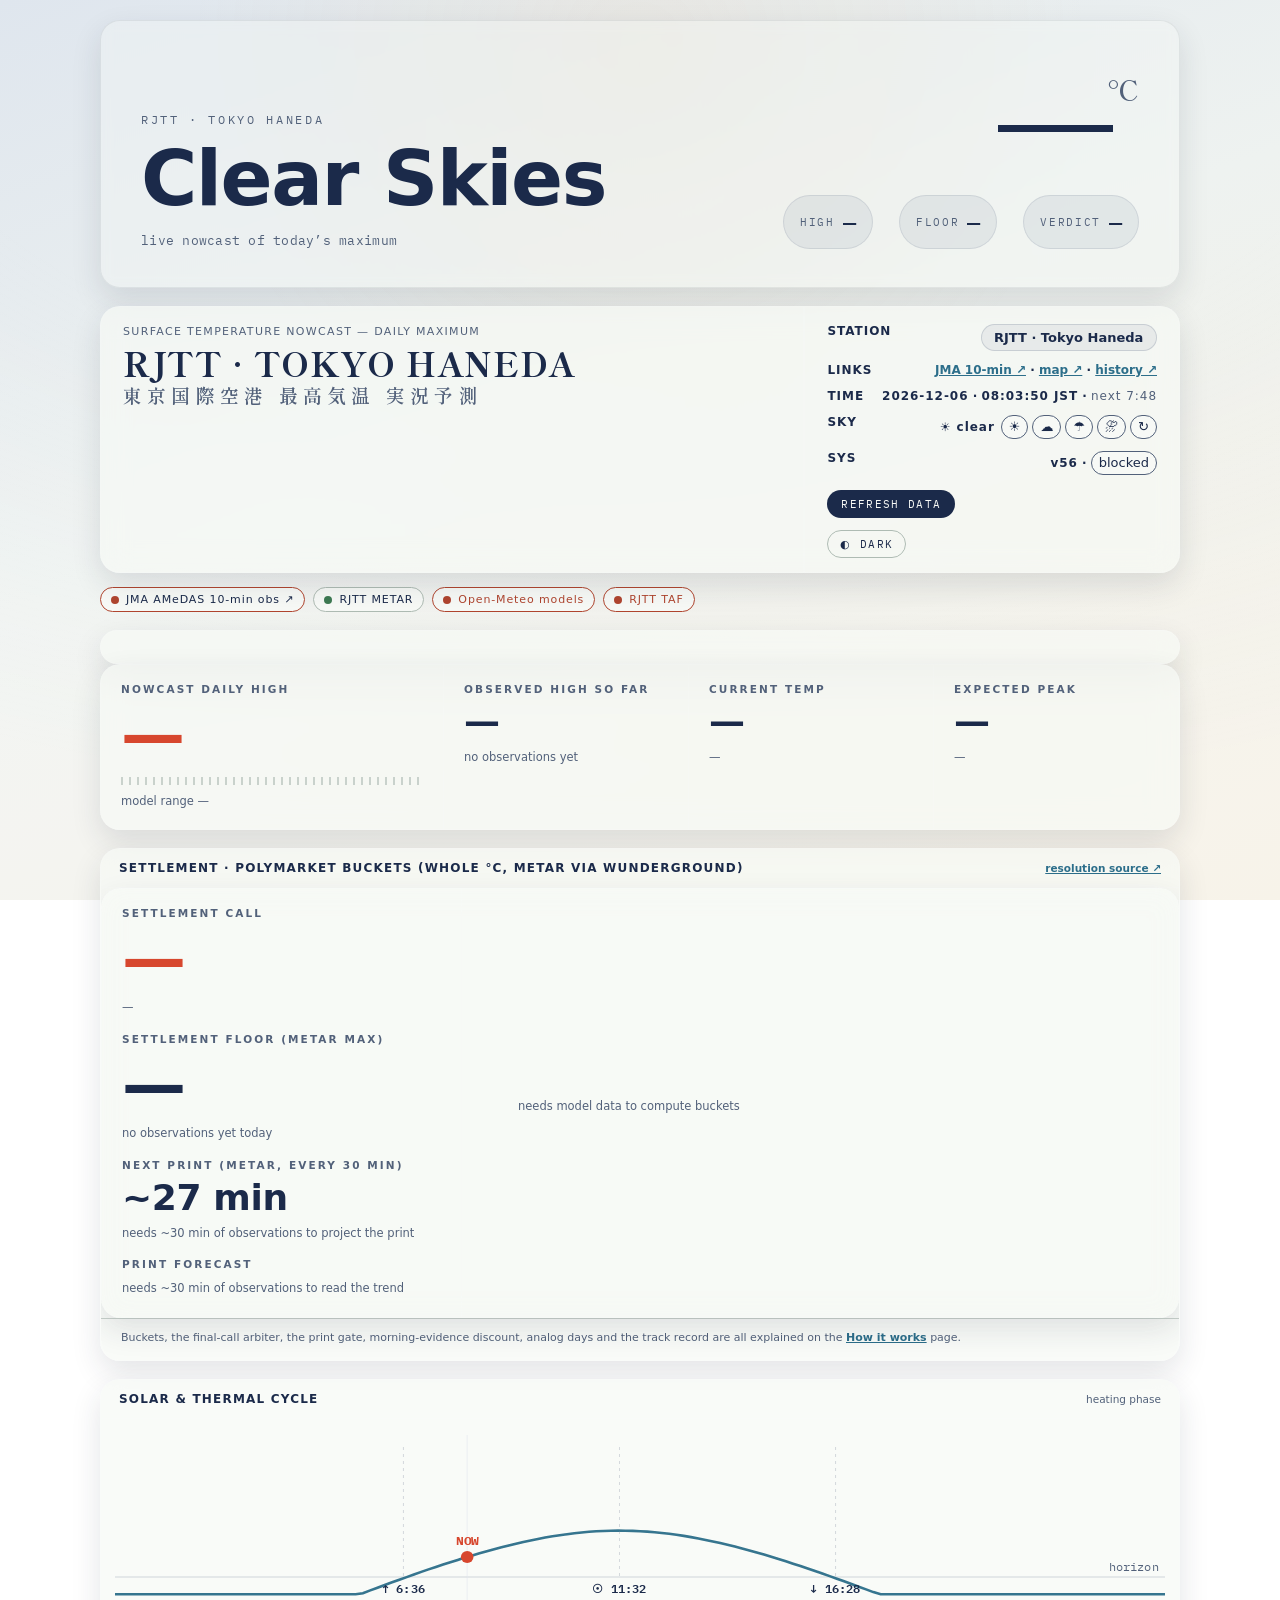
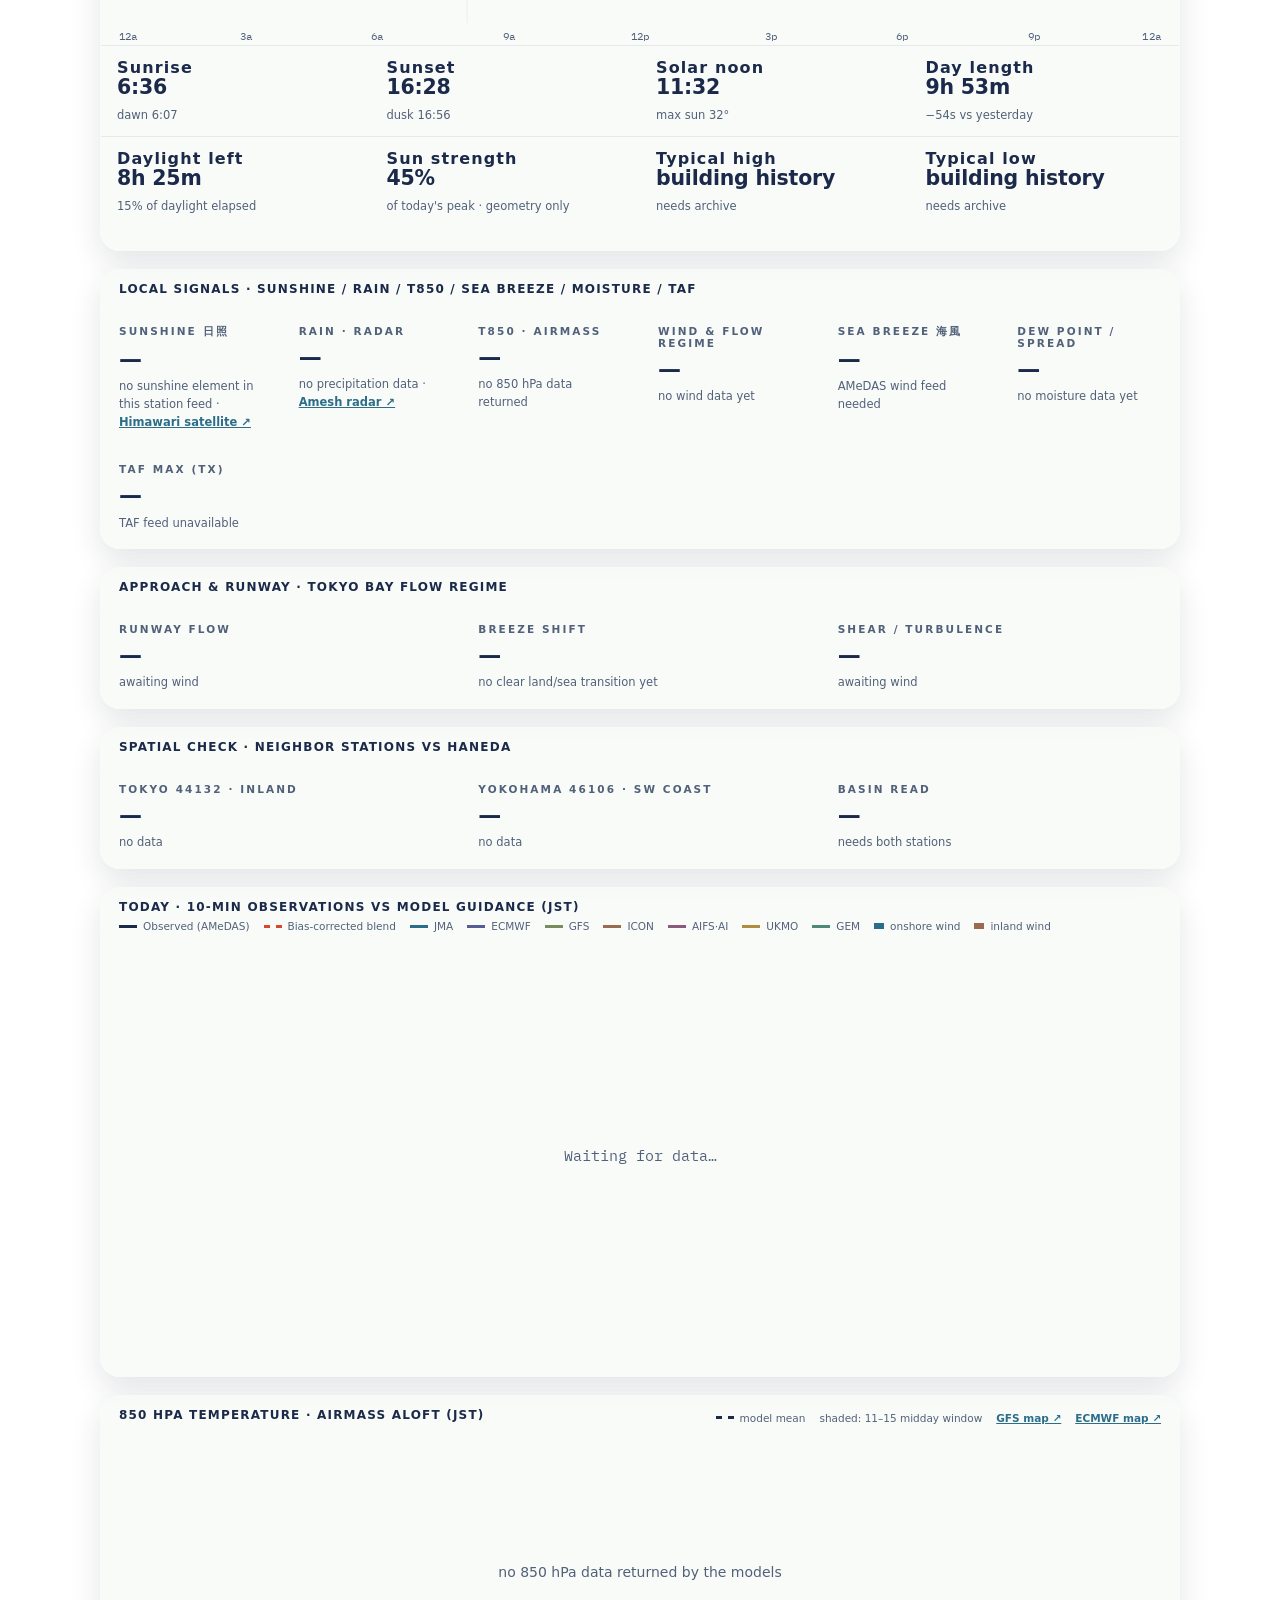
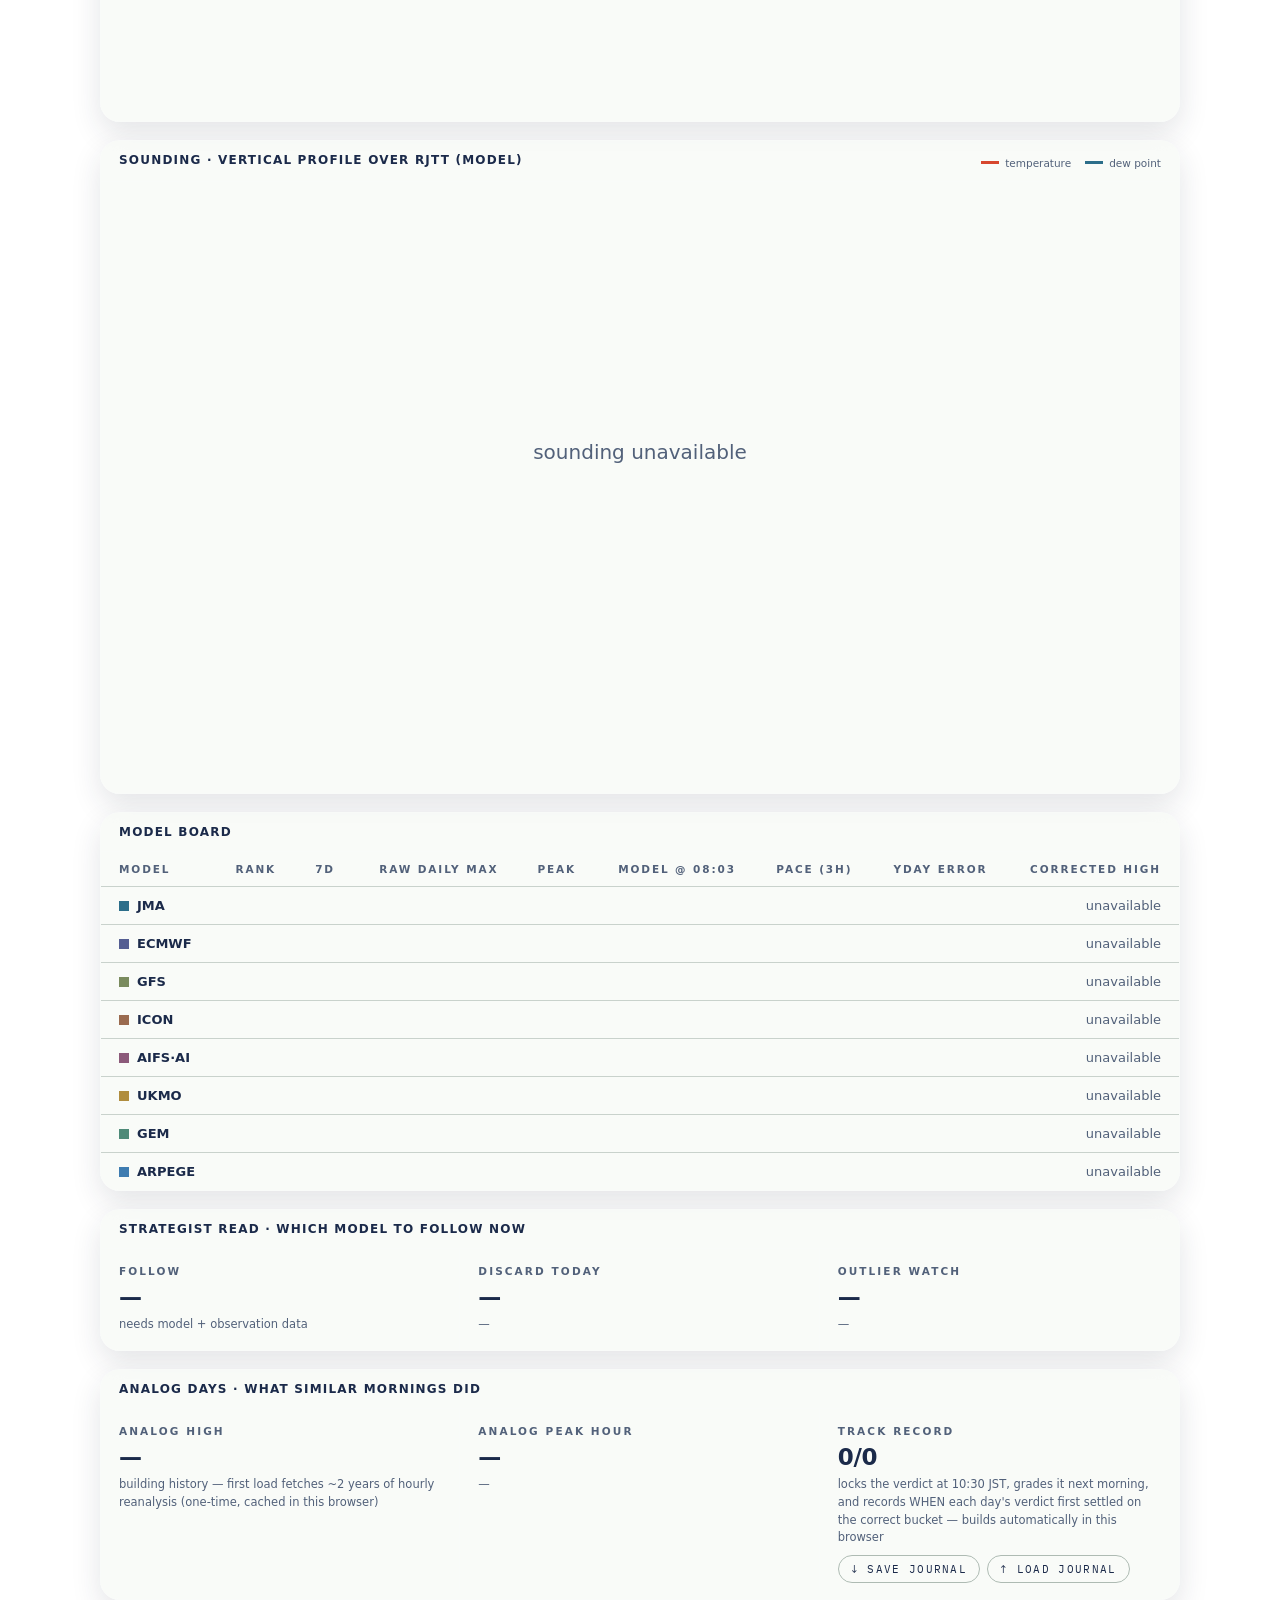
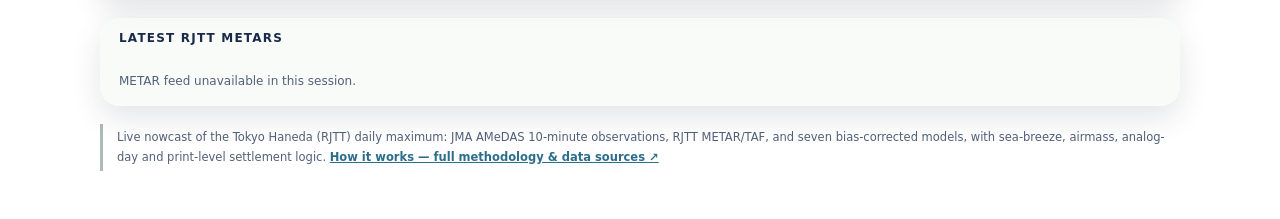
==== commit 68a62e3d: "Add files via upload" ====
--- a/index.html
+++ b/index.html
@@ -108,6 +108,7 @@
         <div class="big accent" id="fc-val">—</div>
         <div class="sub" id="fc-note">—</div>
         <div id="fc-tags"></div>
+        <div class="sub" id="fc-act" style="display:none;margin-top:8px;font-weight:600;color:var(--accent)"></div>
         <details id="fc-why" style="display:none"><summary>why — full reasoning</summary><div id="fc-why-body" class="sub"></div></details>
         <!-- hidden: merged into the single call above; JS still writes these -->
         <div id="st-verdict" style="display:none">—</div>
